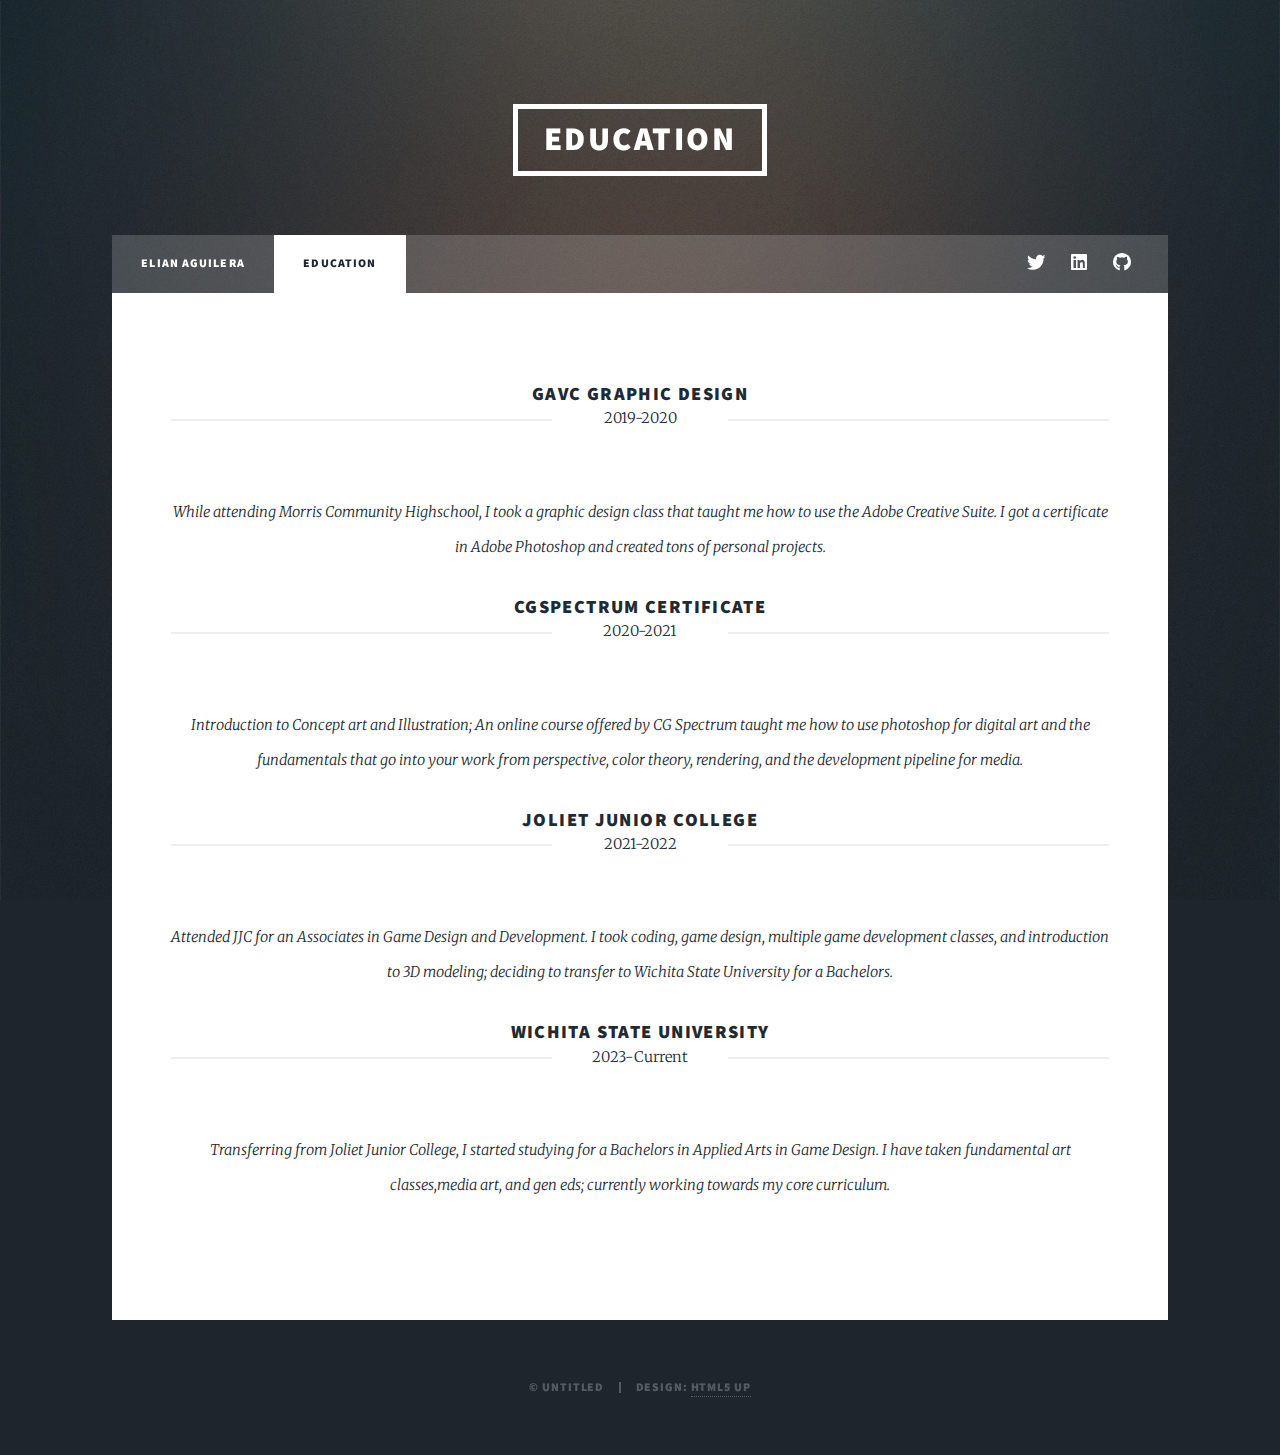
==== generic.html @ b17fc6e0 "Add files via upload" ====
<!DOCTYPE HTML>
<!--
	Massively by HTML5 UP
	html5up.net | @ajlkn
	Free for personal and commercial use under the CCA 3.0 license (html5up.net/license)
-->
<html>
	<head>
		<title>Education-EA</title>
		<meta charset="utf-8" />
		<meta name="viewport" content="width=device-width, initial-scale=1, user-scalable=no" />
		<link rel="stylesheet" href="assets/css/main.css" />
		<noscript><link rel="stylesheet" href="assets/css/noscript.css" /></noscript>
	</head>
	<body class="is-preload">

		<!-- Wrapper -->
			<div id="wrapper">

				<!-- Header -->
					<header id="header">
						<a href="index.html" class="logo">Education</a>
					</header>

				<!-- Nav -->
					<nav id="nav">
						<ul class="links">
							<li><a href="index.html">Elian Aguilera</a></li>
							<li class="active"><a href="generic.html">Education</a></li>
						</ul>
						<ul class="icons">
							<li><a href="https://twitter.com/prek224koopas" class="icon brands alt fa-twitter"><span class="label">Twitter</span></a></li>
							<li><a href="https://www.linkedin.com/in/elian-aguilera-8b136120b/" class="icon brands alt fa-linkedin"><span class="label">linkedin</span></a></li>
							<li><a href="https://github.com/ElianAguilera" class="icon brands alt fa-github"><span class="label">GitHub</span></a></li>
						</ul>
					</nav>

				<!-- Main -->
					<div id="main">

						<!-- Post -->
							<section class="post">
								<header class="major">
								
									<h3>GAVC Graphic Design</h3>
									<span class="date">2019-2020</span>
									<p>While attending Morris Community Highschool, I took a graphic design class that taught me how to use the Adobe Creative Suite. I got a certificate in Adobe Photoshop and created tons of personal projects. </p>

									<h3>CGSpectrum certificate</h3>
									<span class="date">2020-2021</span>
									<p>Introduction to Concept art and Illustration; An online course offered by CG Spectrum taught me how to use photoshop for digital art and the fundamentals that go into your work from perspective, color theory, rendering, and the development pipeline for media.</p>
									
									<h3>Joliet Junior College </h3>
									<span class="date">2021-2022</span>
									<p>Attended JJC for an Associates in Game Design and Development. I took coding, game design, multiple game development classes, and introduction to 3D modeling; deciding to transfer to Wichita State University for a Bachelors.</p>

									<h3>Wichita State University</h3>
									<span class="date">2023-Current</span>
									<p>Transferring from Joliet Junior College, I started studying for a Bachelors in Applied Arts in Game Design. I have taken fundamental art classes,media art, and gen eds; currently working towards my core curriculum. </p>
								</header>
							</section>

					</div>

				

				<!-- Copyright -->
					<div id="copyright">
						<ul><li>&copy; Untitled</li><li>Design: <a href="https://html5up.net">HTML5 UP</a></li></ul>
					</div>

			</div>

		<!-- Scripts -->
			<script src="assets/js/jquery.min.js"></script>
			<script src="assets/js/jquery.scrollex.min.js"></script>
			<script src="assets/js/jquery.scrolly.min.js"></script>
			<script src="assets/js/browser.min.js"></script>
			<script src="assets/js/breakpoints.min.js"></script>
			<script src="assets/js/util.js"></script>
			<script src="assets/js/main.js"></script>

	</body>
</html>
---- assets/css/main.css ----
@import url(fontawesome-all.min.css);
@import url("https://fonts.googleapis.com/css?family=Merriweather:300,700,300italic,700italic|Source+Sans+Pro:900");

/*
	Massively by HTML5 UP
	html5up.net | @ajlkn
	Free for personal and commercial use under the CCA 3.0 license (html5up.net/license)
*/

html, body, div, span, applet, object,
iframe, h1, h2, h3, h4, h5, h6, p, blockquote,
pre, a, abbr, acronym, address, big, cite,
code, del, dfn, em, img, ins, kbd, q, s, samp,
small, strike, strong, sub, sup, tt, var, b,
u, i, center, dl, dt, dd, ol, ul, li, fieldset,
form, label, legend, table, caption, tbody,
tfoot, thead, tr, th, td, article, aside,
canvas, details, embed, figure, figcaption,
footer, header, hgroup, menu, nav, output, ruby,
section, summary, time, mark, audio, video {
	margin: 0;
	padding: 0;
	border: 0;
	font-size: 100%;
	font: inherit;
	vertical-align: baseline;}

article, aside, details, figcaption, figure,
footer, header, hgroup, menu, nav, section {
	display: block;}

body {
	line-height: 1;
}

ol, ul {
	list-style: none;
}

blockquote, q {
	quotes: none;
}

	blockquote:before, blockquote:after, q:before, q:after {
		content: '';
		content: none;
	}

table {
	border-collapse: collapse;
	border-spacing: 0;
}

body {
	-webkit-text-size-adjust: none;
}

mark {
	background-color: transparent;
	color: inherit;
}

input::-moz-focus-inner {
	border: 0;
	padding: 0;
}

input, select, textarea {
	-moz-appearance: none;
	-webkit-appearance: none;
	-ms-appearance: none;
	appearance: none;
}

/* Basic */

	@-ms-viewport {
		width: device-width;
	}

	body {
		-ms-overflow-style: scrollbar;
	}

	@media screen and (max-width: 480px) {

		html, body {
			min-width: 320px;
		}

	}

	html {
		box-sizing: border-box;
	}

	*, *:before, *:after {
		box-sizing: inherit;
	}

	body {
		background-color: #1e252d;
	}

		body.is-preload *, body.is-preload *:before, body.is-preload *:after {
			-moz-animation: none !important;
			-webkit-animation: none !important;
			-ms-animation: none !important;
			animation: none !important;
			-moz-transition: none !important;
			-webkit-transition: none !important;
			-ms-transition: none !important;
			transition: none !important;
		}

/* Type */

	html {
		font-size: 16pt;
	}

		@media screen and (max-width: 1680px) {

			html {
				font-size: 12pt;
			}

		}

		@media screen and (max-width: 1280px) {

			html {
				font-size: 11pt;
			}

		}

		@media screen and (max-width: 360px) {

			html {
				font-size: 10pt;
			}

		}

	body {
		color: #212931;
	}

	body, input, select, textarea {
		font-family: "Merriweather", Georgia, serif;
		font-weight: 300;
		font-size: 1rem;
		line-height: 2.375;
	}

	a {
		-moz-transition: color 0.2s ease-in-out, background-color 0.2s ease-in-out, border-color 0.2s ease-in-out, box-shadow 0.2s ease-in-out;
		-webkit-transition: color 0.2s ease-in-out, background-color 0.2s ease-in-out, border-color 0.2s ease-in-out, box-shadow 0.2s ease-in-out;
		-ms-transition: color 0.2s ease-in-out, background-color 0.2s ease-in-out, border-color 0.2s ease-in-out, box-shadow 0.2s ease-in-out;
		transition: color 0.2s ease-in-out, background-color 0.2s ease-in-out, border-color 0.2s ease-in-out, box-shadow 0.2s ease-in-out;
		border-bottom: dotted 1px;
		text-decoration: none;
	}

		a:hover {
			border-bottom-color: transparent;
		}

	strong, b {
		font-weight: 600;
	}

	em, i {
		font-style: italic;
	}

	p {
		text-align: justify;
		margin: 0 0 2rem 0;
	}

	h1, h2, h3, h4, h5, h6 {
		font-family: "Source Sans Pro", Helvetica, sans-serif;
		font-weight: 900;
		line-height: 1.5;
		letter-spacing: 0.075em;
		text-transform: uppercase;
		margin: 0 0 1rem 0;
	}

		h1 a, h2 a, h3 a, h4 a, h5 a, h6 a {
			border-bottom: 0;
			color: inherit;
			text-decoration: none;
		}

	h1 {
		font-size: 4rem;
		line-height: 1.1;
		margin: 0 0 2rem 0;
	}

	h2 {
		font-size: 1.75rem;
		line-height: 1.3;
		margin: 0 0 1.5rem 0;
	}

	h3 {
		font-size: 1.25rem;
		margin: 0 0 1.5rem 0;
	}

	h4 {
		font-size: 1rem;
	}

	h5 {
		font-size: 0.9rem;
	}

	h6 {
		font-size: 0.8rem;
	}

	sub {
		font-size: 0.8rem;
		position: relative;
		top: 0.5rem;
	}

	sup {
		font-size: 0.8rem;
		position: relative;
		top: -0.5rem;
	}

	blockquote {
		border-left: solid 4px;
		font-style: italic;
		margin: 0 0 2rem 0;
		padding: 0.5rem 0 0.5rem 2rem;
	}

	code {
		border: solid 2px;
		font-family: "Courier New", monospace;
		font-size: 0.9rem;
		margin: 0 0.25rem;
		padding: 0.25rem 0.65rem;
	}

	pre {
		-webkit-overflow-scrolling: touch;
		font-family: "Courier New", monospace;
		font-size: 0.9rem;
		margin: 0 0 2rem 0;
	}

		pre code {
			display: block;
			line-height: 1.75;
			padding: 1rem 1.5rem;
			overflow-x: auto;
		}

	hr {
		border: 0;
		border-bottom: solid 2px;
		margin: 3rem 0;
	}

		hr.major {
			margin: 5rem 0;
		}

	.align-left {
		text-align: left;
	}

	.align-center {
		text-align: center;
	}

	.align-right {
		text-align: right;
	}

	input, select, textarea {
		color: #212931;
	}

	a {
		color: #212931;
		border-bottom-color: rgba(33, 41, 49, 0.5);
	}

		a:hover {
			border-bottom-color: transparent;
			color: #18bfef !important;
		}

	strong, b {
		color: #212931;
	}

	h1, h2, h3, h4, h5, h6 {
		color: #212931;
	}

	blockquote {
		border-left-color: #eeeeee;
	}

	code {
		background: rgba(220, 220, 220, 0.25);
		border-color: #eeeeee;
	}

	hr {
		border-bottom-color: #eeeeee;
	}

/* Row */

	.row {
		display: flex;
		flex-wrap: wrap;
		box-sizing: border-box;
		align-items: stretch;
	}

		.row > * {
			box-sizing: border-box;
		}

		.row.gtr-uniform > * > :last-child {
			margin-bottom: 0;
		}

		.row.aln-left {
			justify-content: flex-start;
		}

		.row.aln-center {
			justify-content: center;
		}

		.row.aln-right {
			justify-content: flex-end;
		}

		.row.aln-top {
			align-items: flex-start;
		}

		.row.aln-middle {
			align-items: center;
		}

		.row.aln-bottom {
			align-items: flex-end;
		}

		.row > .imp {
			order: -1;
		}

		.row > .col-1 {
			width: 8.33333%;
		}

		.row > .off-1 {
			margin-left: 8.33333%;
		}

		.row > .col-2 {
			width: 16.66667%;
		}

		.row > .off-2 {
			margin-left: 16.66667%;
		}

		.row > .col-3 {
			width: 25%;
		}

		.row > .off-3 {
			margin-left: 25%;
		}

		.row > .col-4 {
			width: 33.33333%;
		}

		.row > .off-4 {
			margin-left: 33.33333%;
		}

		.row > .col-5 {
			width: 41.66667%;
		}

		.row > .off-5 {
			margin-left: 41.66667%;
		}

		.row > .col-6 {
			width: 50%;
		}

		.row > .off-6 {
			margin-left: 50%;
		}

		.row > .col-7 {
			width: 58.33333%;
		}

		.row > .off-7 {
			margin-left: 58.33333%;
		}

		.row > .col-8 {
			width: 66.66667%;
		}

		.row > .off-8 {
			margin-left: 66.66667%;
		}

		.row > .col-9 {
			width: 75%;
		}

		.row > .off-9 {
			margin-left: 75%;
		}

		.row > .col-10 {
			width: 83.33333%;
		}

		.row > .off-10 {
			margin-left: 83.33333%;
		}

		.row > .col-11 {
			width: 91.66667%;
		}

		.row > .off-11 {
			margin-left: 91.66667%;
		}

		.row > .col-12 {
			width: 100%;
		}

		.row > .off-12 {
			margin-left: 100%;
		}

		.row.gtr-0 {
			margin-top: 0;
			margin-left: 0rem;
		}

			.row.gtr-0 > * {
				padding: 0 0 0 0rem;
			}

			.row.gtr-0.gtr-uniform {
				margin-top: 0rem;
			}

				.row.gtr-0.gtr-uniform > * {
					padding-top: 0rem;
				}

		.row.gtr-25 {
			margin-top: 0;
			margin-left: -0.375rem;
		}

			.row.gtr-25 > * {
				padding: 0 0 0 0.375rem;
			}

			.row.gtr-25.gtr-uniform {
				margin-top: -0.375rem;
			}

				.row.gtr-25.gtr-uniform > * {
					padding-top: 0.375rem;
				}

		.row.gtr-50 {
			margin-top: 0;
			margin-left: -0.75rem;
		}

			.row.gtr-50 > * {
				padding: 0 0 0 0.75rem;
			}

			.row.gtr-50.gtr-uniform {
				margin-top: -0.75rem;
			}

				.row.gtr-50.gtr-uniform > * {
					padding-top: 0.75rem;
				}

		.row {
			margin-top: 0;
			margin-left: -1.5rem;
		}

			.row > * {
				padding: 0 0 0 1.5rem;
			}

			.row.gtr-uniform {
				margin-top: -1.5rem;
			}

				.row.gtr-uniform > * {
					padding-top: 1.5rem;
				}

		.row.gtr-150 {
			margin-top: 0;
			margin-left: -2.25rem;
		}

			.row.gtr-150 > * {
				padding: 0 0 0 2.25rem;
			}

			.row.gtr-150.gtr-uniform {
				margin-top: -2.25rem;
			}

				.row.gtr-150.gtr-uniform > * {
					padding-top: 2.25rem;
				}

		.row.gtr-200 {
			margin-top: 0;
			margin-left: -3rem;
		}

			.row.gtr-200 > * {
				padding: 0 0 0 3rem;
			}

			.row.gtr-200.gtr-uniform {
				margin-top: -3rem;
			}

				.row.gtr-200.gtr-uniform > * {
					padding-top: 3rem;
				}

		@media screen and (max-width: 1680px) {

			.row {
				display: flex;
				flex-wrap: wrap;
				box-sizing: border-box;
				align-items: stretch;
			}

				.row > * {
					box-sizing: border-box;
				}

				.row.gtr-uniform > * > :last-child {
					margin-bottom: 0;
				}

				.row.aln-left {
					justify-content: flex-start;
				}

				.row.aln-center {
					justify-content: center;
				}

				.row.aln-right {
					justify-content: flex-end;
				}

				.row.aln-top {
					align-items: flex-start;
				}

				.row.aln-middle {
					align-items: center;
				}

				.row.aln-bottom {
					align-items: flex-end;
				}

				.row > .imp-xlarge {
					order: -1;
				}

				.row > .col-1-xlarge {
					width: 8.33333%;
				}

				.row > .off-1-xlarge {
					margin-left: 8.33333%;
				}

				.row > .col-2-xlarge {
					width: 16.66667%;
				}

				.row > .off-2-xlarge {
					margin-left: 16.66667%;
				}

				.row > .col-3-xlarge {
					width: 25%;
				}

				.row > .off-3-xlarge {
					margin-left: 25%;
				}

				.row > .col-4-xlarge {
					width: 33.33333%;
				}

				.row > .off-4-xlarge {
					margin-left: 33.33333%;
				}

				.row > .col-5-xlarge {
					width: 41.66667%;
				}

				.row > .off-5-xlarge {
					margin-left: 41.66667%;
				}

				.row > .col-6-xlarge {
					width: 50%;
				}

				.row > .off-6-xlarge {
					margin-left: 50%;
				}

				.row > .col-7-xlarge {
					width: 58.33333%;
				}

				.row > .off-7-xlarge {
					margin-left: 58.33333%;
				}

				.row > .col-8-xlarge {
					width: 66.66667%;
				}

				.row > .off-8-xlarge {
					margin-left: 66.66667%;
				}

				.row > .col-9-xlarge {
					width: 75%;
				}

				.row > .off-9-xlarge {
					margin-left: 75%;
				}

				.row > .col-10-xlarge {
					width: 83.33333%;
				}

				.row > .off-10-xlarge {
					margin-left: 83.33333%;
				}

				.row > .col-11-xlarge {
					width: 91.66667%;
				}

				.row > .off-11-xlarge {
					margin-left: 91.66667%;
				}

				.row > .col-12-xlarge {
					width: 100%;
				}

				.row > .off-12-xlarge {
					margin-left: 100%;
				}

				.row.gtr-0 {
					margin-top: 0;
					margin-left: 0rem;
				}

					.row.gtr-0 > * {
						padding: 0 0 0 0rem;
					}

					.row.gtr-0.gtr-uniform {
						margin-top: 0rem;
					}

						.row.gtr-0.gtr-uniform > * {
							padding-top: 0rem;
						}

				.row.gtr-25 {
					margin-top: 0;
					margin-left: -0.375rem;
				}

					.row.gtr-25 > * {
						padding: 0 0 0 0.375rem;
					}

					.row.gtr-25.gtr-uniform {
						margin-top: -0.375rem;
					}

						.row.gtr-25.gtr-uniform > * {
							padding-top: 0.375rem;
						}

				.row.gtr-50 {
					margin-top: 0;
					margin-left: -0.75rem;
				}

					.row.gtr-50 > * {
						padding: 0 0 0 0.75rem;
					}

					.row.gtr-50.gtr-uniform {
						margin-top: -0.75rem;
					}

						.row.gtr-50.gtr-uniform > * {
							padding-top: 0.75rem;
						}

				.row {
					margin-top: 0;
					margin-left: -1.5rem;
				}

					.row > * {
						padding: 0 0 0 1.5rem;
					}

					.row.gtr-uniform {
						margin-top: -1.5rem;
					}

						.row.gtr-uniform > * {
							padding-top: 1.5rem;
						}

				.row.gtr-150 {
					margin-top: 0;
					margin-left: -2.25rem;
				}

					.row.gtr-150 > * {
						padding: 0 0 0 2.25rem;
					}

					.row.gtr-150.gtr-uniform {
						margin-top: -2.25rem;
					}

						.row.gtr-150.gtr-uniform > * {
							padding-top: 2.25rem;
						}

				.row.gtr-200 {
					margin-top: 0;
					margin-left: -3rem;
				}

					.row.gtr-200 > * {
						padding: 0 0 0 3rem;
					}

					.row.gtr-200.gtr-uniform {
						margin-top: -3rem;
					}

						.row.gtr-200.gtr-uniform > * {
							padding-top: 3rem;
						}

		}

		@media screen and (max-width: 1280px) {

			.row {
				display: flex;
				flex-wrap: wrap;
				box-sizing: border-box;
				align-items: stretch;
			}

				.row > * {
					box-sizing: border-box;
				}

				.row.gtr-uniform > * > :last-child {
					margin-bottom: 0;
				}

				.row.aln-left {
					justify-content: flex-start;
				}

				.row.aln-center {
					justify-content: center;
				}

				.row.aln-right {
					justify-content: flex-end;
				}

				.row.aln-top {
					align-items: flex-start;
				}

				.row.aln-middle {
					align-items: center;
				}

				.row.aln-bottom {
					align-items: flex-end;
				}

				.row > .imp-large {
					order: -1;
				}

				.row > .col-1-large {
					width: 8.33333%;
				}

				.row > .off-1-large {
					margin-left: 8.33333%;
				}

				.row > .col-2-large {
					width: 16.66667%;
				}

				.row > .off-2-large {
					margin-left: 16.66667%;
				}

				.row > .col-3-large {
					width: 25%;
				}

				.row > .off-3-large {
					margin-left: 25%;
				}

				.row > .col-4-large {
					width: 33.33333%;
				}

				.row > .off-4-large {
					margin-left: 33.33333%;
				}

				.row > .col-5-large {
					width: 41.66667%;
				}

				.row > .off-5-large {
					margin-left: 41.66667%;
				}

				.row > .col-6-large {
					width: 50%;
				}

				.row > .off-6-large {
					margin-left: 50%;
				}

				.row > .col-7-large {
					width: 58.33333%;
				}

				.row > .off-7-large {
					margin-left: 58.33333%;
				}

				.row > .col-8-large {
					width: 66.66667%;
				}

				.row > .off-8-large {
					margin-left: 66.66667%;
				}

				.row > .col-9-large {
					width: 75%;
				}

				.row > .off-9-large {
					margin-left: 75%;
				}

				.row > .col-10-large {
					width: 83.33333%;
				}

				.row > .off-10-large {
					margin-left: 83.33333%;
				}

				.row > .col-11-large {
					width: 91.66667%;
				}

				.row > .off-11-large {
					margin-left: 91.66667%;
				}

				.row > .col-12-large {
					width: 100%;
				}

				.row > .off-12-large {
					margin-left: 100%;
				}

				.row.gtr-0 {
					margin-top: 0;
					margin-left: 0rem;
				}

					.row.gtr-0 > * {
						padding: 0 0 0 0rem;
					}

					.row.gtr-0.gtr-uniform {
						margin-top: 0rem;
					}

						.row.gtr-0.gtr-uniform > * {
							padding-top: 0rem;
						}

				.row.gtr-25 {
					margin-top: 0;
					margin-left: -0.375rem;
				}

					.row.gtr-25 > * {
						padding: 0 0 0 0.375rem;
					}

					.row.gtr-25.gtr-uniform {
						margin-top: -0.375rem;
					}

						.row.gtr-25.gtr-uniform > * {
							padding-top: 0.375rem;
						}

				.row.gtr-50 {
					margin-top: 0;
					margin-left: -0.75rem;
				}

					.row.gtr-50 > * {
						padding: 0 0 0 0.75rem;
					}

					.row.gtr-50.gtr-uniform {
						margin-top: -0.75rem;
					}

						.row.gtr-50.gtr-uniform > * {
							padding-top: 0.75rem;
						}

				.row {
					margin-top: 0;
					margin-left: -1.5rem;
				}

					.row > * {
						padding: 0 0 0 1.5rem;
					}

					.row.gtr-uniform {
						margin-top: -1.5rem;
					}

						.row.gtr-uniform > * {
							padding-top: 1.5rem;
						}

				.row.gtr-150 {
					margin-top: 0;
					margin-left: -2.25rem;
				}

					.row.gtr-150 > * {
						padding: 0 0 0 2.25rem;
					}

					.row.gtr-150.gtr-uniform {
						margin-top: -2.25rem;
					}

						.row.gtr-150.gtr-uniform > * {
							padding-top: 2.25rem;
						}

				.row.gtr-200 {
					margin-top: 0;
					margin-left: -3rem;
				}

					.row.gtr-200 > * {
						padding: 0 0 0 3rem;
					}

					.row.gtr-200.gtr-uniform {
						margin-top: -3rem;
					}

						.row.gtr-200.gtr-uniform > * {
							padding-top: 3rem;
						}

		}

		@media screen and (max-width: 980px) {

			.row {
				display: flex;
				flex-wrap: wrap;
				box-sizing: border-box;
				align-items: stretch;
			}

				.row > * {
					box-sizing: border-box;
				}

				.row.gtr-uniform > * > :last-child {
					margin-bottom: 0;
				}

				.row.aln-left {
					justify-content: flex-start;
				}

				.row.aln-center {
					justify-content: center;
				}

				.row.aln-right {
					justify-content: flex-end;
				}

				.row.aln-top {
					align-items: flex-start;
				}

				.row.aln-middle {
					align-items: center;
				}

				.row.aln-bottom {
					align-items: flex-end;
				}

				.row > .imp-medium {
					order: -1;
				}

				.row > .col-1-medium {
					width: 8.33333%;
				}

				.row > .off-1-medium {
					margin-left: 8.33333%;
				}

				.row > .col-2-medium {
					width: 16.66667%;
				}

				.row > .off-2-medium {
					margin-left: 16.66667%;
				}

				.row > .col-3-medium {
					width: 25%;
				}

				.row > .off-3-medium {
					margin-left: 25%;
				}

				.row > .col-4-medium {
					width: 33.33333%;
				}

				.row > .off-4-medium {
					margin-left: 33.33333%;
				}

				.row > .col-5-medium {
					width: 41.66667%;
				}

				.row > .off-5-medium {
					margin-left: 41.66667%;
				}

				.row > .col-6-medium {
					width: 50%;
				}

				.row > .off-6-medium {
					margin-left: 50%;
				}

				.row > .col-7-medium {
					width: 58.33333%;
				}

				.row > .off-7-medium {
					margin-left: 58.33333%;
				}

				.row > .col-8-medium {
					width: 66.66667%;
				}

				.row > .off-8-medium {
					margin-left: 66.66667%;
				}

				.row > .col-9-medium {
					width: 75%;
				}

				.row > .off-9-medium {
					margin-left: 75%;
				}

				.row > .col-10-medium {
					width: 83.33333%;
				}

				.row > .off-10-medium {
					margin-left: 83.33333%;
				}

				.row > .col-11-medium {
					width: 91.66667%;
				}

				.row > .off-11-medium {
					margin-left: 91.66667%;
				}

				.row > .col-12-medium {
					width: 100%;
				}

				.row > .off-12-medium {
					margin-left: 100%;
				}

				.row.gtr-0 {
					margin-top: 0;
					margin-left: 0rem;
				}

					.row.gtr-0 > * {
						padding: 0 0 0 0rem;
					}

					.row.gtr-0.gtr-uniform {
						margin-top: 0rem;
					}

						.row.gtr-0.gtr-uniform > * {
							padding-top: 0rem;
						}

				.row.gtr-25 {
					margin-top: 0;
					margin-left: -0.375rem;
				}

					.row.gtr-25 > * {
						padding: 0 0 0 0.375rem;
					}

					.row.gtr-25.gtr-uniform {
						margin-top: -0.375rem;
					}

						.row.gtr-25.gtr-uniform > * {
							padding-top: 0.375rem;
						}

				.row.gtr-50 {
					margin-top: 0;
					margin-left: -0.75rem;
				}

					.row.gtr-50 > * {
						padding: 0 0 0 0.75rem;
					}

					.row.gtr-50.gtr-uniform {
						margin-top: -0.75rem;
					}

						.row.gtr-50.gtr-uniform > * {
							padding-top: 0.75rem;
						}

				.row {
					margin-top: 0;
					margin-left: -1.5rem;
				}

					.row > * {
						padding: 0 0 0 1.5rem;
					}

					.row.gtr-uniform {
						margin-top: -1.5rem;
					}

						.row.gtr-uniform > * {
							padding-top: 1.5rem;
						}

				.row.gtr-150 {
					margin-top: 0;
					margin-left: -2.25rem;
				}

					.row.gtr-150 > * {
						padding: 0 0 0 2.25rem;
					}

					.row.gtr-150.gtr-uniform {
						margin-top: -2.25rem;
					}

						.row.gtr-150.gtr-uniform > * {
							padding-top: 2.25rem;
						}

				.row.gtr-200 {
					margin-top: 0;
					margin-left: -3rem;
				}

					.row.gtr-200 > * {
						padding: 0 0 0 3rem;
					}

					.row.gtr-200.gtr-uniform {
						margin-top: -3rem;
					}

						.row.gtr-200.gtr-uniform > * {
							padding-top: 3rem;
						}

		}

		@media screen and (max-width: 736px) {

			.row {
				display: flex;
				flex-wrap: wrap;
				box-sizing: border-box;
				align-items: stretch;
			}

				.row > * {
					box-sizing: border-box;
				}

				.row.gtr-uniform > * > :last-child {
					margin-bottom: 0;
				}

				.row.aln-left {
					justify-content: flex-start;
				}

				.row.aln-center {
					justify-content: center;
				}

				.row.aln-right {
					justify-content: flex-end;
				}

				.row.aln-top {
					align-items: flex-start;
				}

				.row.aln-middle {
					align-items: center;
				}

				.row.aln-bottom {
					align-items: flex-end;
				}

				.row > .imp-small {
					order: -1;
				}

				.row > .col-1-small {
					width: 8.33333%;
				}

				.row > .off-1-small {
					margin-left: 8.33333%;
				}

				.row > .col-2-small {
					width: 16.66667%;
				}

				.row > .off-2-small {
					margin-left: 16.66667%;
				}

				.row > .col-3-small {
					width: 25%;
				}

				.row > .off-3-small {
					margin-left: 25%;
				}

				.row > .col-4-small {
					width: 33.33333%;
				}

				.row > .off-4-small {
					margin-left: 33.33333%;
				}

				.row > .col-5-small {
					width: 41.66667%;
				}

				.row > .off-5-small {
					margin-left: 41.66667%;
				}

				.row > .col-6-small {
					width: 50%;
				}

				.row > .off-6-small {
					margin-left: 50%;
				}

				.row > .col-7-small {
					width: 58.33333%;
				}

				.row > .off-7-small {
					margin-left: 58.33333%;
				}

				.row > .col-8-small {
					width: 66.66667%;
				}

				.row > .off-8-small {
					margin-left: 66.66667%;
				}

				.row > .col-9-small {
					width: 75%;
				}

				.row > .off-9-small {
					margin-left: 75%;
				}

				.row > .col-10-small {
					width: 83.33333%;
				}

				.row > .off-10-small {
					margin-left: 83.33333%;
				}

				.row > .col-11-small {
					width: 91.66667%;
				}

				.row > .off-11-small {
					margin-left: 91.66667%;
				}

				.row > .col-12-small {
					width: 100%;
				}

				.row > .off-12-small {
					margin-left: 100%;
				}

				.row.gtr-0 {
					margin-top: 0;
					margin-left: 0rem;
				}

					.row.gtr-0 > * {
						padding: 0 0 0 0rem;
					}

					.row.gtr-0.gtr-uniform {
						margin-top: 0rem;
					}

						.row.gtr-0.gtr-uniform > * {
							padding-top: 0rem;
						}

				.row.gtr-25 {
					margin-top: 0;
					margin-left: -0.375rem;
				}

					.row.gtr-25 > * {
						padding: 0 0 0 0.375rem;
					}

					.row.gtr-25.gtr-uniform {
						margin-top: -0.375rem;
					}

						.row.gtr-25.gtr-uniform > * {
							padding-top: 0.375rem;
						}

				.row.gtr-50 {
					margin-top: 0;
					margin-left: -0.75rem;
				}

					.row.gtr-50 > * {
						padding: 0 0 0 0.75rem;
					}

					.row.gtr-50.gtr-uniform {
						margin-top: -0.75rem;
					}

						.row.gtr-50.gtr-uniform > * {
							padding-top: 0.75rem;
						}

				.row {
					margin-top: 0;
					margin-left: -1.5rem;
				}

					.row > * {
						padding: 0 0 0 1.5rem;
					}

					.row.gtr-uniform {
						margin-top: -1.5rem;
					}

						.row.gtr-uniform > * {
							padding-top: 1.5rem;
						}

				.row.gtr-150 {
					margin-top: 0;
					margin-left: -2.25rem;
				}

					.row.gtr-150 > * {
						padding: 0 0 0 2.25rem;
					}

					.row.gtr-150.gtr-uniform {
						margin-top: -2.25rem;
					}

						.row.gtr-150.gtr-uniform > * {
							padding-top: 2.25rem;
						}

				.row.gtr-200 {
					margin-top: 0;
					margin-left: -3rem;
				}

					.row.gtr-200 > * {
						padding: 0 0 0 3rem;
					}

					.row.gtr-200.gtr-uniform {
						margin-top: -3rem;
					}

						.row.gtr-200.gtr-uniform > * {
							padding-top: 3rem;
						}

		}

		@media screen and (max-width: 480px) {

			.row {
				display: flex;
				flex-wrap: wrap;
				box-sizing: border-box;
				align-items: stretch;
			}

				.row > * {
					box-sizing: border-box;
				}

				.row.gtr-uniform > * > :last-child {
					margin-bottom: 0;
				}

				.row.aln-left {
					justify-content: flex-start;
				}

				.row.aln-center {
					justify-content: center;
				}

				.row.aln-right {
					justify-content: flex-end;
				}

				.row.aln-top {
					align-items: flex-start;
				}

				.row.aln-middle {
					align-items: center;
				}

				.row.aln-bottom {
					align-items: flex-end;
				}

				.row > .imp-xsmall {
					order: -1;
				}

				.row > .col-1-xsmall {
					width: 8.33333%;
				}

				.row > .off-1-xsmall {
					margin-left: 8.33333%;
				}

				.row > .col-2-xsmall {
					width: 16.66667%;
				}

				.row > .off-2-xsmall {
					margin-left: 16.66667%;
				}

				.row > .col-3-xsmall {
					width: 25%;
				}

				.row > .off-3-xsmall {
					margin-left: 25%;
				}

				.row > .col-4-xsmall {
					width: 33.33333%;
				}

				.row > .off-4-xsmall {
					margin-left: 33.33333%;
				}

				.row > .col-5-xsmall {
					width: 41.66667%;
				}

				.row > .off-5-xsmall {
					margin-left: 41.66667%;
				}

				.row > .col-6-xsmall {
					width: 50%;
				}

				.row > .off-6-xsmall {
					margin-left: 50%;
				}

				.row > .col-7-xsmall {
					width: 58.33333%;
				}

				.row > .off-7-xsmall {
					margin-left: 58.33333%;
				}

				.row > .col-8-xsmall {
					width: 66.66667%;
				}

				.row > .off-8-xsmall {
					margin-left: 66.66667%;
				}

				.row > .col-9-xsmall {
					width: 75%;
				}

				.row > .off-9-xsmall {
					margin-left: 75%;
				}

				.row > .col-10-xsmall {
					width: 83.33333%;
				}

				.row > .off-10-xsmall {
					margin-left: 83.33333%;
				}

				.row > .col-11-xsmall {
					width: 91.66667%;
				}

				.row > .off-11-xsmall {
					margin-left: 91.66667%;
				}

				.row > .col-12-xsmall {
					width: 100%;
				}

				.row > .off-12-xsmall {
					margin-left: 100%;
				}

				.row.gtr-0 {
					margin-top: 0;
					margin-left: 0rem;
				}

					.row.gtr-0 > * {
						padding: 0 0 0 0rem;
					}

					.row.gtr-0.gtr-uniform {
						margin-top: 0rem;
					}

						.row.gtr-0.gtr-uniform > * {
							padding-top: 0rem;
						}

				.row.gtr-25 {
					margin-top: 0;
					margin-left: -0.375rem;
				}

					.row.gtr-25 > * {
						padding: 0 0 0 0.375rem;
					}

					.row.gtr-25.gtr-uniform {
						margin-top: -0.375rem;
					}

						.row.gtr-25.gtr-uniform > * {
							padding-top: 0.375rem;
						}

				.row.gtr-50 {
					margin-top: 0;
					margin-left: -0.75rem;
				}

					.row.gtr-50 > * {
						padding: 0 0 0 0.75rem;
					}

					.row.gtr-50.gtr-uniform {
						margin-top: -0.75rem;
					}

						.row.gtr-50.gtr-uniform > * {
							padding-top: 0.75rem;
						}

				.row {
					margin-top: 0;
					margin-left: -1.5rem;
				}

					.row > * {
						padding: 0 0 0 1.5rem;
					}

					.row.gtr-uniform {
						margin-top: -1.5rem;
					}

						.row.gtr-uniform > * {
							padding-top: 1.5rem;
						}

				.row.gtr-150 {
					margin-top: 0;
					margin-left: -2.25rem;
				}

					.row.gtr-150 > * {
						padding: 0 0 0 2.25rem;
					}

					.row.gtr-150.gtr-uniform {
						margin-top: -2.25rem;
					}

						.row.gtr-150.gtr-uniform > * {
							padding-top: 2.25rem;
						}

				.row.gtr-200 {
					margin-top: 0;
					margin-left: -3rem;
				}

					.row.gtr-200 > * {
						padding: 0 0 0 3rem;
					}

					.row.gtr-200.gtr-uniform {
						margin-top: -3rem;
					}

						.row.gtr-200.gtr-uniform > * {
							padding-top: 3rem;
						}

		}

		@media screen and (max-width: 360px) {

			.row {
				display: flex;
				flex-wrap: wrap;
				box-sizing: border-box;
				align-items: stretch;
			}

				.row > * {
					box-sizing: border-box;
				}

				.row.gtr-uniform > * > :last-child {
					margin-bottom: 0;
				}

				.row.aln-left {
					justify-content: flex-start;
				}

				.row.aln-center {
					justify-content: center;
				}

				.row.aln-right {
					justify-content: flex-end;
				}

				.row.aln-top {
					align-items: flex-start;
				}

				.row.aln-middle {
					align-items: center;
				}

				.row.aln-bottom {
					align-items: flex-end;
				}

				.row > .imp-xxsmall {
					order: -1;
				}

				.row > .col-1-xxsmall {
					width: 8.33333%;
				}

				.row > .off-1-xxsmall {
					margin-left: 8.33333%;
				}

				.row > .col-2-xxsmall {
					width: 16.66667%;
				}

				.row > .off-2-xxsmall {
					margin-left: 16.66667%;
				}

				.row > .col-3-xxsmall {
					width: 25%;
				}

				.row > .off-3-xxsmall {
					margin-left: 25%;
				}

				.row > .col-4-xxsmall {
					width: 33.33333%;
				}

				.row > .off-4-xxsmall {
					margin-left: 33.33333%;
				}

				.row > .col-5-xxsmall {
					width: 41.66667%;
				}

				.row > .off-5-xxsmall {
					margin-left: 41.66667%;
				}

				.row > .col-6-xxsmall {
					width: 50%;
				}

				.row > .off-6-xxsmall {
					margin-left: 50%;
				}

				.row > .col-7-xxsmall {
					width: 58.33333%;
				}

				.row > .off-7-xxsmall {
					margin-left: 58.33333%;
				}

				.row > .col-8-xxsmall {
					width: 66.66667%;
				}

				.row > .off-8-xxsmall {
					margin-left: 66.66667%;
				}

				.row > .col-9-xxsmall {
					width: 75%;
				}

				.row > .off-9-xxsmall {
					margin-left: 75%;
				}

				.row > .col-10-xxsmall {
					width: 83.33333%;
				}

				.row > .off-10-xxsmall {
					margin-left: 83.33333%;
				}

				.row > .col-11-xxsmall {
					width: 91.66667%;
				}

				.row > .off-11-xxsmall {
					margin-left: 91.66667%;
				}

				.row > .col-12-xxsmall {
					width: 100%;
				}

				.row > .off-12-xxsmall {
					margin-left: 100%;
				}

				.row.gtr-0 {
					margin-top: 0;
					margin-left: 0rem;
				}

					.row.gtr-0 > * {
						padding: 0 0 0 0rem;
					}

					.row.gtr-0.gtr-uniform {
						margin-top: 0rem;
					}

						.row.gtr-0.gtr-uniform > * {
							padding-top: 0rem;
						}

				.row.gtr-25 {
					margin-top: 0;
					margin-left: -0.375rem;
				}

					.row.gtr-25 > * {
						padding: 0 0 0 0.375rem;
					}

					.row.gtr-25.gtr-uniform {
						margin-top: -0.375rem;
					}

						.row.gtr-25.gtr-uniform > * {
							padding-top: 0.375rem;
						}

				.row.gtr-50 {
					margin-top: 0;
					margin-left: -0.75rem;
				}

					.row.gtr-50 > * {
						padding: 0 0 0 0.75rem;
					}

					.row.gtr-50.gtr-uniform {
						margin-top: -0.75rem;
					}

						.row.gtr-50.gtr-uniform > * {
							padding-top: 0.75rem;
						}

				.row {
					margin-top: 0;
					margin-left: -1.5rem;
				}

					.row > * {
						padding: 0 0 0 1.5rem;
					}

					.row.gtr-uniform {
						margin-top: -1.5rem;
					}

						.row.gtr-uniform > * {
							padding-top: 1.5rem;
						}

				.row.gtr-150 {
					margin-top: 0;
					margin-left: -2.25rem;
				}

					.row.gtr-150 > * {
						padding: 0 0 0 2.25rem;
					}

					.row.gtr-150.gtr-uniform {
						margin-top: -2.25rem;
					}

						.row.gtr-150.gtr-uniform > * {
							padding-top: 2.25rem;
						}

				.row.gtr-200 {
					margin-top: 0;
					margin-left: -3rem;
				}

					.row.gtr-200 > * {
						padding: 0 0 0 3rem;
					}

					.row.gtr-200.gtr-uniform {
						margin-top: -3rem;
					}

						.row.gtr-200.gtr-uniform > * {
							padding-top: 3rem;
						}

		}

/* Box */

	.box {
		border: solid 2px;
		margin-bottom: 2rem;
		padding: 1.5rem;
	}

		.box > :last-child,
		.box > :last-child > :last-child,
		.box > :last-child > :last-child > :last-child {
			margin-bottom: 0;
		}

		.box.alt {
			border: 0;
			border-radius: 0;
			padding: 0;
		}

	.box {
		border-color: #eeeeee;
	}

/* Button */

	input[type="submit"],
	input[type="reset"],
	input[type="button"],
	button,
	.button {
		-moz-appearance: none;
		-webkit-appearance: none;
		-ms-appearance: none;
		appearance: none;
		-moz-transition: background-color 0.2s ease-in-out, box-shadow 0.2s ease-in-out, color 0.2s ease-in-out;
		-webkit-transition: background-color 0.2s ease-in-out, box-shadow 0.2s ease-in-out, color 0.2s ease-in-out;
		-ms-transition: background-color 0.2s ease-in-out, box-shadow 0.2s ease-in-out, color 0.2s ease-in-out;
		transition: background-color 0.2s ease-in-out, box-shadow 0.2s ease-in-out, color 0.2s ease-in-out;
		border: 0;
		border-radius: 0;
		cursor: pointer;
		display: inline-block;
		font-family: "Source Sans Pro", Helvetica, sans-serif;
		font-size: 0.8rem;
		font-weight: 900;
		letter-spacing: 0.075em;
		height: 3rem;
		line-height: 3rem;
		padding: 0 2rem;
		text-align: center;
		text-decoration: none;
		text-transform: uppercase;
		white-space: nowrap;
	}

		input[type="submit"].icon:before,
		input[type="reset"].icon:before,
		input[type="button"].icon:before,
		button.icon:before,
		.button.icon:before {
			margin-right: 0.5rem;
		}

		input[type="submit"].icon.solo,
		input[type="reset"].icon.solo,
		input[type="button"].icon.solo,
		button.icon.solo,
		.button.icon.solo {
			position: relative;
			width: 4rem;
			height: 4rem;
			line-height: 4rem;
			border-radius: 4rem;
			text-indent: 4rem;
			overflow: hidden;
			padding: 0;
			white-space: nowrap;
		}

			input[type="submit"].icon.solo:before,
			input[type="reset"].icon.solo:before,
			input[type="button"].icon.solo:before,
			button.icon.solo:before,
			.button.icon.solo:before {
				position: absolute;
				display: block;
				top: 0;
				left: 0;
				width: inherit;
				height: inherit;
				line-height: inherit;
				font-size: 1.25rem;
				margin-right: 0;
				text-align: center;
				text-indent: 0;
			}

		input[type="submit"].fit,
		input[type="reset"].fit,
		input[type="button"].fit,
		button.fit,
		.button.fit {
			width: 100%;
		}

		input[type="submit"].small,
		input[type="reset"].small,
		input[type="button"].small,
		button.small,
		.button.small {
			font-size: 0.7rem;
			height: 2.5rem;
			line-height: 2.5rem;
			padding: 0 1.5rem;
		}

		input[type="submit"].large,
		input[type="reset"].large,
		input[type="button"].large,
		button.large,
		.button.large {
			font-size: 0.9rem;
			height: 3.5rem;
			line-height: 3.5rem;
			padding: 0 2.75rem;
		}

		@media screen and (max-width: 980px) {

			input[type="submit"],
			input[type="reset"],
			input[type="button"],
			button,
			.button {
				font-size: 0.9rem;
				height: 3.25rem;
				line-height: 3.25rem;
			}

				input[type="submit"].large,
				input[type="reset"].large,
				input[type="button"].large,
				button.large,
				.button.large {
					font-size: 1rem;
					height: 3.75rem;
					line-height: 3.75rem;
				}

		}

		input[type="submit"].disabled, input[type="submit"]:disabled,
		input[type="reset"].disabled,
		input[type="reset"]:disabled,
		input[type="button"].disabled,
		input[type="button"]:disabled,
		button.disabled,
		button:disabled,
		.button.disabled,
		.button:disabled {
			pointer-events: none;
			opacity: 0.25;
		}

	input[type="submit"],
	input[type="reset"],
	input[type="button"],
	button,
	.button {
		background-color: transparent;
		box-shadow: inset 0 0 0 2px #212931;
		color: #212931 !important;
	}

		input[type="submit"]:hover,
		input[type="reset"]:hover,
		input[type="button"]:hover,
		button:hover,
		.button:hover {
			box-shadow: inset 0 0 0 2px #18bfef;
			color: #18bfef !important;
		}

		input[type="submit"].primary,
		input[type="reset"].primary,
		input[type="button"].primary,
		button.primary,
		.button.primary {
			background-color: #212931;
			box-shadow: none;
			color: #ffffff !important;
		}

			input[type="submit"].primary:hover,
			input[type="reset"].primary:hover,
			input[type="button"].primary:hover,
			button.primary:hover,
			.button.primary:hover {
				background-color: #18bfef;
			}

/* Form */

	form {
		margin: 0 0 2rem 0;
	}

		form > :last-child {
			margin-bottom: 0;
		}

		form > .fields {
			display: -moz-flex;
			display: -webkit-flex;
			display: -ms-flex;
			display: flex;
			-moz-flex-wrap: wrap;
			-webkit-flex-wrap: wrap;
			-ms-flex-wrap: wrap;
			flex-wrap: wrap;
			width: calc(100% + 3rem);
			margin: -1.5rem 0 2rem -1.5rem;
		}

			form > .fields > .field {
				-moz-flex-grow: 0;
				-webkit-flex-grow: 0;
				-ms-flex-grow: 0;
				flex-grow: 0;
				-moz-flex-shrink: 0;
				-webkit-flex-shrink: 0;
				-ms-flex-shrink: 0;
				flex-shrink: 0;
				padding: 1.5rem 0 0 1.5rem;
				width: calc(100% - 1.5rem);
			}

				form > .fields > .field.half {
					width: calc(50% - 0.75rem);
				}

				form > .fields > .field.third {
					width: calc(100%/3 - 0.5rem);
				}

				form > .fields > .field.quarter {
					width: calc(25% - 0.375rem);
				}

		@media screen and (max-width: 480px) {

			form > .fields {
				width: calc(100% + 3rem);
				margin: -1.5rem 0 2rem -1.5rem;
			}

				form > .fields > .field {
					padding: 1.5rem 0 0 1.5rem;
					width: calc(100% - 1.5rem);
				}

					form > .fields > .field.half {
						width: calc(100% - 1.5rem);
					}

					form > .fields > .field.third {
						width: calc(100% - 1.5rem);
					}

					form > .fields > .field.quarter {
						width: calc(100% - 1.5rem);
					}

		}

	label {
		display: block;
		font-family: "Source Sans Pro", Helvetica, sans-serif;
		font-weight: 900;
		line-height: 1.5;
		letter-spacing: 0.075em;
		font-size: 0.8rem;
		text-transform: uppercase;
		margin: 0 0 0.75rem 0;
	}

		@media screen and (max-width: 980px) {

			label {
				font-size: 0.9rem;
			}

		}

	input[type="text"],
	input[type="password"],
	input[type="email"],
	select,
	textarea {
		-moz-appearance: none;
		-webkit-appearance: none;
		-ms-appearance: none;
		appearance: none;
		background: transparent;
		border-radius: 0;
		border: solid 2px;
		color: inherit;
		display: block;
		outline: 0;
		padding: 0 1rem;
		text-decoration: none;
		width: 100%;
	}

		input[type="text"]:invalid,
		input[type="password"]:invalid,
		input[type="email"]:invalid,
		select:invalid,
		textarea:invalid {
			box-shadow: none;
		}

	select {
		background-size: 1.25rem;
		background-repeat: no-repeat;
		background-position: calc(100% - 1rem) center;
		height: 3rem;
		padding-right: 3rem;
		text-overflow: ellipsis;
	}

		select:focus::-ms-value {
			background-color: transparent;
		}

		select::-ms-expand {
			display: none;
		}

	input[type="text"],
	input[type="password"],
	input[type="email"],
	select {
		height: 3rem;
	}

	textarea {
		padding: 0.75rem 1rem;
	}

	input[type="checkbox"],
	input[type="radio"] {
		-moz-appearance: none;
		-webkit-appearance: none;
		-ms-appearance: none;
		appearance: none;
		display: block;
		float: left;
		margin-right: -2rem;
		opacity: 0;
		width: 1rem;
		z-index: -1;
	}

		input[type="checkbox"] + label,
		input[type="radio"] + label {
			text-decoration: none;
			cursor: pointer;
			display: inline-block;
			font-size: 1rem;
			letter-spacing: 0;
			font-family: "Merriweather", Georgia, serif;
			text-transform: none;
			font-weight: 300;
			padding-left: 2.8rem;
			padding-right: 1rem;
			position: relative;
		}

			input[type="checkbox"] + label:before,
			input[type="radio"] + label:before {
				-moz-osx-font-smoothing: grayscale;
				-webkit-font-smoothing: antialiased;
				display: inline-block;
				font-style: normal;
				font-variant: normal;
				text-rendering: auto;
				line-height: 1;
				text-transform: none !important;
				font-family: 'Font Awesome 5 Free';
				font-weight: 900;
			}

			input[type="checkbox"] + label:before,
			input[type="radio"] + label:before {
				border-radius: 0;
				border: solid 2px;
				content: '';
				display: inline-block;
				font-size: 0.8rem;
				height: 1.8rem;
				left: 0;
				line-height: 1.65rem;
				position: absolute;
				text-align: center;
				top: -0.125rem;
				width: 1.8rem;
			}

		input[type="checkbox"]:checked + label:before,
		input[type="radio"]:checked + label:before {
			content: '\f00c';
		}

	input[type="checkbox"] + label:before {
		border-radius: 0;
	}

	input[type="radio"] + label:before {
		border-radius: 100%;
	}

	::-webkit-input-placeholder {
		opacity: 1.0;
	}

	:-moz-placeholder {
		opacity: 1.0;
	}

	::-moz-placeholder {
		opacity: 1.0;
	}

	:-ms-input-placeholder {
		opacity: 1.0;
	}

	label {
		color: #212931;
	}

	input[type="text"],
	input[type="password"],
	input[type="email"],
	select,
	textarea {
		border-color: #eeeeee;
	}

		input[type="text"]:focus,
		input[type="password"]:focus,
		input[type="email"]:focus,
		select:focus,
		textarea:focus {
			border-color: #18bfef;
		}

	select {
		background-image: url("data:image/svg+xml;charset=utf8,%3Csvg xmlns='http://www.w3.org/2000/svg' width='40' height='40' preserveAspectRatio='none' viewBox='0 0 40 40'%3E%3Cpath d='M9.4,12.3l10.4,10.4l10.4-10.4c0.2-0.2,0.5-0.4,0.9-0.4c0.3,0,0.6,0.1,0.9,0.4l3.3,3.3c0.2,0.2,0.4,0.5,0.4,0.9 c0,0.4-0.1,0.6-0.4,0.9L20.7,31.9c-0.2,0.2-0.5,0.4-0.9,0.4c-0.3,0-0.6-0.1-0.9-0.4L4.3,17.3c-0.2-0.2-0.4-0.5-0.4-0.9 c0-0.4,0.1-0.6,0.4-0.9l3.3-3.3c0.2-0.2,0.5-0.4,0.9-0.4S9.1,12.1,9.4,12.3z' fill='%23eeeeee' /%3E%3C/svg%3E");
	}

		select option {
			background-color: #ffffff;
			color: #212931;
		}

	.select-wrapper:before {
		color: #eeeeee;
	}

	input[type="checkbox"] + label,
	input[type="radio"] + label {
		color: #212931;
	}

		input[type="checkbox"] + label:before,
		input[type="radio"] + label:before {
			border-color: #eeeeee;
		}

	input[type="checkbox"]:checked + label:before,
	input[type="radio"]:checked + label:before {
		background-color: #212931;
		border-color: #212931;
		color: #ffffff;
	}

	input[type="checkbox"]:focus + label:before,
	input[type="radio"]:focus + label:before {
		border-color: #18bfef;
	}

	::-webkit-input-placeholder {
		color: #909498 !important;
	}

	:-moz-placeholder {
		color: #909498 !important;
	}

	::-moz-placeholder {
		color: #909498 !important;
	}

	:-ms-input-placeholder {
		color: #909498 !important;
	}

	.formerize-placeholder {
		color: #909498 !important;
	}

/* Icon */

	.icon {
		text-decoration: none;
		border-bottom: none;
		position: relative;
	}

		.icon:before {
			-moz-osx-font-smoothing: grayscale;
			-webkit-font-smoothing: antialiased;
			display: inline-block;
			font-style: normal;
			font-variant: normal;
			text-rendering: auto;
			line-height: 1;
			text-transform: none !important;
			font-family: 'Font Awesome 5 Free';
			font-weight: 400;
		}

		.icon > .label {
			display: none;
		}

		.icon:before {
			line-height: inherit;
		}

		.icon.solid:before {
			font-weight: 900;
		}

		.icon.brands:before {
			font-family: 'Font Awesome 5 Brands';
		}

/* Image */

	.image {
		border: 0;
		display: inline-block;
		position: relative;
	}

		.image img {
			display: block;
		}

		.image.left, .image.right {
			max-width: 40%;
		}

			.image.left img, .image.right img {
				width: 100%;
			}

		.image.left {
			float: left;
			margin: 0 2rem 2rem 0;
			top: 0.75rem;
		}

		.image.right {
			float: right;
			margin: 0 0 2rem 2rem;
			top: 0.75rem;
		}

		.image.fit {
			display: block;
			margin: 2.5rem 0;
			width: 100%;
		}

			.image.fit:first-child {
				margin-top: 0;
			}

			.image.fit img {
				width: 100%;
			}

		.image.main {
			display: block;
			margin: 4rem 0;
			width: 100%;
		}

			.image.main:first-child {
				margin-top: 0;
			}

			.image.main img {
				width: 100%;
			}

		@media screen and (max-width: 736px) {

			.image.fit {
				margin: 2rem 0;
			}

			.image.main {
				margin: 2rem 0;
			}

		}

	a.image {
		overflow: hidden;
	}

		a.image img {
			-moz-transition: -moz-transform 0.2s ease-out;
			-webkit-transition: -webkit-transform 0.2s ease-out;
			-ms-transition: -ms-transform 0.2s ease-out;
			transition: transform 0.2s ease-out;
		}

		a.image:hover img {
			-moz-transform: scale(1.05);
			-webkit-transform: scale(1.05);
			-ms-transform: scale(1.05);
			transform: scale(1.05);
		}

/* Actions */

	ul.actions {
		display: -moz-flex;
		display: -webkit-flex;
		display: -ms-flex;
		display: flex;
		cursor: default;
		list-style: none;
		margin-left: -1rem;
		padding-left: 0;
	}

		ul.actions li {
			padding: 0 0 0 1rem;
			vertical-align: middle;
		}

		ul.actions.special {
			-moz-justify-content: center;
			-webkit-justify-content: center;
			-ms-justify-content: center;
			justify-content: center;
			width: 100%;
			margin-left: 0;
		}

			ul.actions.special li:first-child {
				padding-left: 0;
			}

		ul.actions.stacked {
			-moz-flex-direction: column;
			-webkit-flex-direction: column;
			-ms-flex-direction: column;
			flex-direction: column;
			margin-left: 0;
		}

			ul.actions.stacked li {
				padding: 1.3rem 0 0 0;
			}

				ul.actions.stacked li:first-child {
					padding-top: 0;
				}

		ul.actions.fit {
			width: calc(100% + 1rem);
		}

			ul.actions.fit li {
				-moz-flex-grow: 1;
				-webkit-flex-grow: 1;
				-ms-flex-grow: 1;
				flex-grow: 1;
				-moz-flex-shrink: 1;
				-webkit-flex-shrink: 1;
				-ms-flex-shrink: 1;
				flex-shrink: 1;
				width: 100%;
			}

				ul.actions.fit li > * {
					width: 100%;
				}

			ul.actions.fit.stacked {
				width: 100%;
			}

		@media screen and (max-width: 480px) {

			ul.actions:not(.fixed) {
				-moz-flex-direction: column;
				-webkit-flex-direction: column;
				-ms-flex-direction: column;
				flex-direction: column;
				margin-left: 0;
				width: 100% !important;
			}

				ul.actions:not(.fixed) li {
					-moz-flex-grow: 1;
					-webkit-flex-grow: 1;
					-ms-flex-grow: 1;
					flex-grow: 1;
					-moz-flex-shrink: 1;
					-webkit-flex-shrink: 1;
					-ms-flex-shrink: 1;
					flex-shrink: 1;
					padding: 1rem 0 0 0;
					text-align: center;
					width: 100%;
				}

					ul.actions:not(.fixed) li > * {
						width: 100%;
					}

					ul.actions:not(.fixed) li:first-child {
						padding-top: 0;
					}

					ul.actions:not(.fixed) li input[type="submit"],
					ul.actions:not(.fixed) li input[type="reset"],
					ul.actions:not(.fixed) li input[type="button"],
					ul.actions:not(.fixed) li button,
					ul.actions:not(.fixed) li .button {
						width: 100%;
					}

						ul.actions:not(.fixed) li input[type="submit"].icon:before,
						ul.actions:not(.fixed) li input[type="reset"].icon:before,
						ul.actions:not(.fixed) li input[type="button"].icon:before,
						ul.actions:not(.fixed) li button.icon:before,
						ul.actions:not(.fixed) li .button.icon:before {
							margin-left: -0.5rem;
						}

		}

/* Icons */

	ul.icons {
		cursor: default;
		list-style: none;
		padding-left: 0;
	}

		ul.icons li {
			display: inline-block;
			padding: 0 0.5rem 0 0;
			vertical-align: middle;
		}

			ul.icons li:last-child {
				padding-right: 0;
			}

			ul.icons li .icon:before {
				width: 2.25rem;
				height: 2.25rem;
				line-height: 2.25rem;
				display: inline-block;
				text-align: center;
				border-radius: 100%;
				font-size: 1.25rem;
			}

		ul.icons.alt li .icon:before {
			-moz-transition: color 0.2s ease-in-out, background-color 0.2s ease-in-out, border-color 0.2s ease-in-out, box-shadow 0.2s ease-in-out;
			-webkit-transition: color 0.2s ease-in-out, background-color 0.2s ease-in-out, border-color 0.2s ease-in-out, box-shadow 0.2s ease-in-out;
			-ms-transition: color 0.2s ease-in-out, background-color 0.2s ease-in-out, border-color 0.2s ease-in-out, box-shadow 0.2s ease-in-out;
			transition: color 0.2s ease-in-out, background-color 0.2s ease-in-out, border-color 0.2s ease-in-out, box-shadow 0.2s ease-in-out;
			font-size: 1rem;
		}

/* List */

	ol {
		list-style: decimal;
		margin: 0 0 2rem 0;
		padding-left: 1.25rem;
	}

		ol li {
			padding-left: 0.25rem;
		}

	ul {
		list-style: disc;
		margin: 0 0 2rem 0;
		padding-left: 1rem;
	}

		ul li {
			padding-left: 0.5rem;
		}

		ul.divided {
			list-style: none;
			padding-left: 0;
		}

			ul.divided li {
				border-top: solid 1px;
				padding: 0.5rem 0;
			}

				ul.divided li:first-child {
					border-top: 0;
					padding-top: 0;
				}

	dl {
		margin: 0 0 2rem 0;
	}

		dl dt {
			display: block;
			font-weight: 600;
			margin: 0 0 1rem 0;
		}

		dl dd {
			margin-left: 2rem;
		}

	ul.divided li {
		border-top-color: #eeeeee;
	}

	ul.icons li a.icon:hover:before {
		color: #18bfef;
	}

	ul.icons.alt li .icon:before {
		box-shadow: inset 0 0 0 2px #eeeeee;
	}

	ul.icons.alt li a.icon:hover:before {
		box-shadow: inset 0 0 0 2px #18bfef;
	}

/* Section/Article */

	section.special, article.special {
		text-align: center;
	}

	header {
		cursor: default;
	}

		header > .date {
			display: block;
			font-size: 0.8rem;
			height: 1;
			margin: 0 0 1rem 0;
			position: relative;
		}

		header > p {
			font-style: italic;
		}

		header > h1 + p {
			font-size: 1.1rem;
			margin-top: -0.5rem;
			line-height: 2;
		}

		header > h2 + p {
			font-size: 1rem;
			margin-top: -0.75rem;
		}

		header > h3 + p {
			font-size: 0.9rem;
			margin-top: -0.75rem;
		}

		header > h4 + p {
			font-size: 0.8rem;
			margin-top: -0.75rem;
		}

		header.major {
			margin: 0 0 4rem 0;
			text-align: center;
		}

			header.major > :last-child {
				margin-bottom: 0;
			}

			header.major > p {
				margin-top: 0;
				text-align: center;
			}

			header.major > .date {
				font-size: 1rem;
				margin: 0 0 4rem 0;
			}

				header.major > .date:before, header.major > .date:after {
					content: '';
					display: block;
					position: absolute;
					top: 50%;
					width: calc(50% - 6rem);
					border-top: solid 2px;
				}

				header.major > .date:before {
					left: 0;
				}

				header.major > .date:after {
					right: 0;
				}

		@media screen and (max-width: 980px) {

			header br {
				display: none;
			}

		}

		@media screen and (max-width: 736px) {

			header.major {
				margin: 0 0 2rem 0;
			}

		}

	header.major .date:before, header.major .date:after {
		border-top-color: #eeeeee;
	}

/* Table */

	.table-wrapper {
		-webkit-overflow-scrolling: touch;
		overflow-x: auto;
	}

	table {
		margin: 0 0 2rem 0;
		width: 100%;
	}

		table tbody tr {
			border: solid 1px;
			border-left: 0;
			border-right: 0;
		}

		table td {
			padding: 0.75rem 0.75rem;
		}

		table th {
			font-family: "Source Sans Pro", Helvetica, sans-serif;
			font-size: 0.8rem;
			font-weight: 900;
			letter-spacing: 0.075em;
			line-height: 1.5;
			padding: 0 0.75rem 0.75rem 0.75rem;
			text-align: left;
			text-transform: uppercase;
		}

			@media screen and (max-width: 980px) {

				table th {
					font-size: 0.9rem;
				}

			}

		table thead {
			border-bottom: solid 2px;
		}

		table tfoot {
			border-top: solid 2px;
		}

		table.alt {
			border-collapse: separate;
		}

			table.alt tbody tr td {
				border: solid 1px;
				border-left-width: 0;
				border-top-width: 0;
			}

				table.alt tbody tr td:first-child {
					border-left-width: 1px;
				}

			table.alt tbody tr:first-child td {
				border-top-width: 1px;
			}

			table.alt thead {
				border-bottom: 0;
			}

			table.alt tfoot {
				border-top: 0;
			}

	table tbody tr {
		border-color: #eeeeee;
	}

		table tbody tr:nth-child(2n + 1) {
			background-color: rgba(220, 220, 220, 0.25);
		}

	table th {
		color: #212931;
	}

	table thead {
		border-bottom-color: #eeeeee;
	}

	table tfoot {
		border-top-color: #eeeeee;
	}

	table.alt tbody tr td {
		border-color: #eeeeee;
	}

/* Pagination */

	.pagination {
		display: -moz-inline-flex;
		display: -webkit-inline-flex;
		display: -ms-inline-flex;
		display: inline-flex;
		-moz-user-select: none;
		-webkit-user-select: none;
		-ms-user-select: none;
		user-select: none;
		cursor: default;
		list-style: none;
		margin: 0 0 2rem 2px;
		padding: 0;
	}

		.pagination a, .pagination span {
			-moz-transition: background-color 0.2s ease-in-out, border-color 0.2s ease-in-out, box-shadow 0.2s ease-in-out, color 0.2s ease-in-out;
			-webkit-transition: background-color 0.2s ease-in-out, border-color 0.2s ease-in-out, box-shadow 0.2s ease-in-out, color 0.2s ease-in-out;
			-ms-transition: background-color 0.2s ease-in-out, border-color 0.2s ease-in-out, box-shadow 0.2s ease-in-out, color 0.2s ease-in-out;
			transition: background-color 0.2s ease-in-out, border-color 0.2s ease-in-out, box-shadow 0.2s ease-in-out, color 0.2s ease-in-out;
			border: solid 2px;
			display: inline-block;
			font-family: "Source Sans Pro", Helvetica, sans-serif;
			font-size: 0.8rem;
			font-weight: 900;
			height: 3rem;
			letter-spacing: 0.075em;
			line-height: calc(3rem - 4px);
			margin-left: -2px;
			min-width: 3rem;
			position: relative;
			text-align: center;
			text-decoration: none;
			text-transform: uppercase;
		}

		.pagination .next, .pagination .previous {
			text-decoration: none;
			padding: 0 1.75rem;
		}

			.pagination .next:before, .pagination .previous:before {
				-moz-osx-font-smoothing: grayscale;
				-webkit-font-smoothing: antialiased;
				display: inline-block;
				font-style: normal;
				font-variant: normal;
				text-rendering: auto;
				line-height: 1;
				text-transform: none !important;
				font-family: 'Font Awesome 5 Free';
				font-weight: 900;
			}

			.pagination .next:before, .pagination .previous:before {
				display: inline-block;
				color: inherit !important;
				line-height: inherit;
			}

		.pagination .previous:before {
			content: '\f104';
			margin-right: 0.9375em;
		}

		.pagination .next:before {
			content: '\f105';
			float: right;
			margin-left: 0.9375em;
		}

		@media screen and (max-width: 980px) {

			.pagination a, .pagination span {
				font-size: 0.9rem;
			}

		}

		@media screen and (max-width: 480px) {

			.pagination .page, .pagination .extra {
				display: none;
			}

		}

	.pagination a, .pagination span {
		border-color: #eeeeee;
	}

	.pagination a {
		color: #212931 !important;
	}

		.pagination a:hover {
			color: #18bfef !important;
			border-color: #18bfef;
			z-index: 1;
		}

			.pagination a:hover + a,
			.pagination a:hover + span {
				border-left-color: #18bfef;
			}

		.pagination a.active {
			background-color: #eeeeee;
		}

	.pagination span {
		color: #eeeeee;
	}

/* Wrapper */

	#wrapper {
		-moz-transition: opacity 0.5s ease;
		-webkit-transition: opacity 0.5s ease;
		-ms-transition: opacity 0.5s ease;
		transition: opacity 0.5s ease;
		position: relative;
		z-index: 1;
		overflow: hidden;
	}

		#wrapper > .bg {
			position: absolute;
			top: 0;
			left: 0;
			width: 100%;
			height: 100%;
			background-color: #212931;
			background-image: url("../../images/overlay.png"), linear-gradient(0deg, rgba(0, 0, 0, 0.1), rgba(0, 0, 0, 0.1)), url("../../images/bg.jpg");
			background-size: auto,								auto,														100% auto;
			background-position: center,								center,														top center;
			background-repeat: repeat,								no-repeat,													no-repeat;
			background-attachment: scroll,								scroll,														scroll;
			z-index: -1;
		}

			#wrapper > .bg.fixed {
				position: fixed;
				width: 100vw;
				height: 100vh;
			}

		#wrapper.fade-in:before {
			pointer-events: none;
			-moz-transition: opacity 1s ease-in-out;
			-webkit-transition: opacity 1s ease-in-out;
			-ms-transition: opacity 1s ease-in-out;
			transition: opacity 1s ease-in-out;
			-moz-transition-delay: 0.75s;
			-webkit-transition-delay: 0.75s;
			-ms-transition-delay: 0.75s;
			transition-delay: 0.75s;
			background: #1e252d;
			content: '';
			display: block;
			height: 100%;
			left: 0;
			opacity: 0;
			position: fixed;
			top: 0;
			width: 100%;
		}

		body.is-preload #wrapper.fade-in:before {
			opacity: 1;
		}

		@media screen and (orientation: portrait) {

			#wrapper > .bg {
				background-size: auto,								auto,														auto 175%;
			}

		}

/* Intro */

	#intro {
		color: #ffffff;
		padding: 8rem 4rem 6rem 4rem ;
		-moz-align-items: center;
		-webkit-align-items: center;
		-ms-align-items: center;
		align-items: center;
		display: -moz-flex;
		display: -webkit-flex;
		display: -ms-flex;
		display: flex;
		-moz-flex-direction: column;
		-webkit-flex-direction: column;
		-ms-flex-direction: column;
		flex-direction: column;
		-moz-justify-content: -moz-flex-end;
		-webkit-justify-content: -webkit-flex-end;
		-ms-justify-content: -ms-flex-end;
		justify-content: flex-end;
		-moz-transition: opacity 1s ease, -moz-transform 1s ease;
		-webkit-transition: opacity 1s ease, -webkit-transform 1s ease;
		-ms-transition: opacity 1s ease, -ms-transform 1s ease;
		transition: opacity 1s ease, transform 1s ease;
		position: relative;
		cursor: default;
		text-align: center;
		z-index: 1;
		min-height: 100vh;
	}

		#intro input, #intro select, #intro textarea {
			color: #ffffff;
		}

		#intro a {
			color: #ffffff;
			border-bottom-color: rgba(255, 255, 255, 0.5);
		}

			#intro a:hover {
				border-bottom-color: transparent;
				color: #18bfef !important;
			}

		#intro strong, #intro b {
			color: #ffffff;
		}

		#intro h1, #intro h2, #intro h3, #intro h4, #intro h5, #intro h6 {
			color: #ffffff;
		}

		#intro blockquote {
			border-left-color: #ffffff;
		}

		#intro code {
			background: rgba(255, 255, 255, 0.075);
			border-color: #ffffff;
		}

		#intro hr {
			border-bottom-color: #ffffff;
		}

		#intro input[type="submit"],
		#intro input[type="reset"],
		#intro input[type="button"],
		#intro button,
		#intro .button {
			background-color: transparent;
			box-shadow: inset 0 0 0 2px #ffffff;
			color: #ffffff !important;
		}

			#intro input[type="submit"]:hover,
			#intro input[type="reset"]:hover,
			#intro input[type="button"]:hover,
			#intro button:hover,
			#intro .button:hover {
				box-shadow: inset 0 0 0 2px #18bfef;
				color: #18bfef !important;
			}

			#intro input[type="submit"].primary,
			#intro input[type="reset"].primary,
			#intro input[type="button"].primary,
			#intro button.primary,
			#intro .button.primary {
				background-color: #ffffff;
				box-shadow: none;
				color: #1e252d !important;
			}

				#intro input[type="submit"].primary:hover,
				#intro input[type="reset"].primary:hover,
				#intro input[type="button"].primary:hover,
				#intro button.primary:hover,
				#intro .button.primary:hover {
					background-color: #18bfef;
				}

		#intro h1 {
			font-size: 5rem;
			line-height: 1;
		}

		#intro p {
			font-size: 1.25rem;
			font-style: italic;
			margin-top: -0.25rem;
			text-align: center;
		}

		#intro + #header {
			margin-top: -20rem;
		}

			#intro + #header .logo {
				-moz-transform: translateY(2rem);
				-webkit-transform: translateY(2rem);
				-ms-transform: translateY(2rem);
				transform: translateY(2rem);
				opacity: 0;
				visibility: hidden;
			}

		#intro.hidden {
			pointer-events: none;
			-moz-transform: translateY(2rem);
			-webkit-transform: translateY(2rem);
			-ms-transform: translateY(2rem);
			transform: translateY(2rem);
			-moz-transition: opacity 0.5s ease, -moz-transform 0.5s ease, visibility 0.5s;
			-webkit-transition: opacity 0.5s ease, -webkit-transform 0.5s ease, visibility 0.5s;
			-ms-transition: opacity 0.5s ease, -ms-transform 0.5s ease, visibility 0.5s;
			transition: opacity 0.5s ease, transform 0.5s ease, visibility 0.5s;
			opacity: 0;
			visibility: hidden;
		}

			#intro.hidden + #header .logo {
				-moz-transform: translateY(0);
				-webkit-transform: translateY(0);
				-ms-transform: translateY(0);
				transform: translateY(0);
				opacity: 1;
				visibility: visible;
			}

		body.is-preload #intro {
			-moz-transform: translateY(2rem);
			-webkit-transform: translateY(2rem);
			-ms-transform: translateY(2rem);
			transform: translateY(2rem);
			opacity: 0;
		}

			body.is-preload #intro:not(.hidden) + #header + #nav {
				-moz-transform: translateY(4rem);
				-webkit-transform: translateY(4rem);
				-ms-transform: translateY(4rem);
				transform: translateY(4rem);
				opacity: 0;
			}

		@media screen and (max-width: 980px) {

			#intro {
				padding: 4rem 4rem 2rem 4rem ;
				min-height: 90vh;
			}

				#intro p br {
					display: none;
				}

				#intro + #header {
					margin-top: -14rem;
				}

		}

		@media screen and (max-width: 736px) {

			#intro {
				padding: 3rem 2rem 1rem 2rem ;
				min-height: 80vh;
			}

				#intro h1 {
					font-size: 3.25rem;
					line-height: 1.1;
					margin-bottom: 1rem;
				}

				#intro p {
					font-size: 1rem;
					margin-top: 0rem;
				}

				#intro .actions {
					display: none;
				}

		}

/* Header */

	#header {
		color: #ffffff;
		-moz-align-items: center;
		-webkit-align-items: center;
		-ms-align-items: center;
		align-items: center;
		display: -moz-flex;
		display: -webkit-flex;
		display: -ms-flex;
		display: flex;
		-moz-flex-direction: column;
		-webkit-flex-direction: column;
		-ms-flex-direction: column;
		flex-direction: column;
		-moz-justify-content: -moz-flex-end;
		-webkit-justify-content: -webkit-flex-end;
		-ms-justify-content: -ms-flex-end;
		justify-content: flex-end;
		pointer-events: none;
		-moz-user-select: none;
		-webkit-user-select: none;
		-ms-user-select: none;
		user-select: none;
		height: 20rem;
		padding-bottom: 8rem;
		position: relative;
		text-align: center;
		z-index: 2;
	}

		#header input, #header select, #header textarea {
			color: #ffffff;
		}

		#header a {
			color: #ffffff;
			border-bottom-color: rgba(255, 255, 255, 0.5);
		}

			#header a:hover {
				border-bottom-color: transparent;
				color: #18bfef !important;
			}

		#header strong, #header b {
			color: #ffffff;
		}

		#header h1, #header h2, #header h3, #header h4, #header h5, #header h6 {
			color: #ffffff;
		}

		#header blockquote {
			border-left-color: #ffffff;
		}

		#header code {
			background: rgba(255, 255, 255, 0.075);
			border-color: #ffffff;
		}

		#header hr {
			border-bottom-color: #ffffff;
		}

		#header .logo {
			-moz-transition: border-color 0.2s ease-in-out, color 0.2s ease-in-out, opacity 0.5s ease, -moz-transform 0.5s ease, visibility 0.5s;
			-webkit-transition: border-color 0.2s ease-in-out, color 0.2s ease-in-out, opacity 0.5s ease, -webkit-transform 0.5s ease, visibility 0.5s;
			-ms-transition: border-color 0.2s ease-in-out, color 0.2s ease-in-out, opacity 0.5s ease, -ms-transform 0.5s ease, visibility 0.5s;
			transition: border-color 0.2s ease-in-out, color 0.2s ease-in-out, opacity 0.5s ease, transform 0.5s ease, visibility 0.5s;
			pointer-events: auto;
			border-style: solid;
			border-color: #ffffff;
			border-width: 5px !important;
			font-family: "Source Sans Pro", Helvetica, sans-serif;
			font-size: 2.25rem;
			font-weight: 900;
			letter-spacing: 0.075em;
			line-height: 1;
			padding: 1rem 1.75rem;
			text-transform: uppercase;
			visibility: visible;
		}

			#header .logo:hover {
				border-color: #18bfef !important;
				color: #18bfef !important;
			}

		@media screen and (max-width: 980px) {

			#header {
				height: 14rem;
				padding-bottom: 4rem;
			}

		}

		@media screen and (max-width: 736px) {

			#header {
				padding-bottom: 3rem;
			}

				#header .logo {
					font-size: 1.75rem;
					border-width: 3px !important;
				}

		}

/* Nav */

	#nav {
		color: #ffffff;
		display: -moz-flex;
		display: -webkit-flex;
		display: -ms-flex;
		display: flex;
		-moz-transition: -moz-transform 1s ease, opacity 1s ease;
		-webkit-transition: -webkit-transform 1s ease, opacity 1s ease;
		-ms-transition: -ms-transform 1s ease, opacity 1s ease;
		transition: transform 1s ease, opacity 1s ease;
		background: rgba(255, 255, 255, 0.175);
		height: 4rem;
		line-height: 4rem;
		margin: -4rem auto 0 auto;
		overflow: hidden;
		padding: 0 2rem 0 0;
		position: relative;
		width: calc(100% - 4rem);
		max-width: 72rem;
		z-index: 2;
	}

		#nav ul.divided li {
			border-top-color: #ffffff;
		}

		#nav ul.icons li a.icon:hover:before {
			color: #18bfef;
		}

		#nav ul.icons.alt li .icon:before {
			box-shadow: inset 0 0 0 2px #ffffff;
		}

		#nav ul.icons.alt li a.icon:hover:before {
			box-shadow: inset 0 0 0 2px #18bfef;
		}

		#nav input, #nav select, #nav textarea {
			color: #ffffff;
		}

		#nav a {
			color: #ffffff;
			border-bottom-color: rgba(255, 255, 255, 0.5);
		}

			#nav a:hover {
				border-bottom-color: transparent;
				color: #18bfef !important;
			}

		#nav strong, #nav b {
			color: #ffffff;
		}

		#nav h1, #nav h2, #nav h3, #nav h4, #nav h5, #nav h6 {
			color: #ffffff;
		}

		#nav blockquote {
			border-left-color: #ffffff;
		}

		#nav code {
			background: rgba(255, 255, 255, 0.075);
			border-color: #ffffff;
		}

		#nav hr {
			border-bottom-color: #ffffff;
		}

		#nav ul.links {
			display: -moz-flex;
			display: -webkit-flex;
			display: -ms-flex;
			display: flex;
			-moz-flex-grow: 1;
			-webkit-flex-grow: 1;
			-ms-flex-grow: 1;
			flex-grow: 1;
			-moz-flex-shrink: 1;
			-webkit-flex-shrink: 1;
			-ms-flex-shrink: 1;
			flex-shrink: 1;
			font-family: "Source Sans Pro", Helvetica, sans-serif;
			font-weight: 900;
			letter-spacing: 0.075em;
			list-style: none;
			margin-bottom: 0;
			padding-left: 0;
			text-transform: uppercase;
		}

			#nav ul.links li {
				display: block;
				padding-left: 0;
			}

				#nav ul.links li a {
					-moz-transition: background-color 0.2s ease-in-out, color 0.2s ease-in-out;
					-webkit-transition: background-color 0.2s ease-in-out, color 0.2s ease-in-out;
					-ms-transition: background-color 0.2s ease-in-out, color 0.2s ease-in-out;
					transition: background-color 0.2s ease-in-out, color 0.2s ease-in-out;
					display: block;
					font-size: 0.8rem;
					outline: none;
					padding: 0 2rem;
				}

					#nav ul.links li a:hover {
						color: inherit !important;
						background-color: rgba(255, 255, 255, 0.1);
					}

				#nav ul.links li.active {
					background-color: #ffffff;
				}

					#nav ul.links li.active a {
						color: #1e252d;
					}

						#nav ul.links li.active a:hover {
							color: #18bfef !important;
						}

		#nav ul.icons {
			-moz-flex-grow: 0;
			-webkit-flex-grow: 0;
			-ms-flex-grow: 0;
			flex-grow: 0;
			-moz-flex-shrink: 0;
			-webkit-flex-shrink: 0;
			-ms-flex-shrink: 0;
			flex-shrink: 0;
			margin-bottom: 0;
		}

		@media screen and (max-width: 980px) {

			#nav {
				display: none;
			}

		}

/* Main */

	#main {
		background-color: #ffffff;
		position: relative;
		margin: 0 auto;
		width: calc(100% - 4rem);
		max-width: 72rem;
		z-index: 2;
	}

		#main > * {
			padding: 4rem 4rem 2rem 4rem ;
			border-top: solid 2px #eeeeee;
			margin: 0;
		}

			#main > *:first-child {
				border-top: 0;
			}

		#main > footer {
			text-align: center;
		}

		#main > .post {
			padding: 8rem 8rem 6rem 8rem ;
		}

			#main > .post header.major > .date {
				margin-top: -2rem;
			}

			#main > .post header.major > h1, #main > .post header.major h2 {
				font-size: 4rem;
				line-height: 1.1;
				margin: 0 0 2rem 0;
			}

			#main > .post.featured {
				text-align: center;
			}

			@media screen and (max-width: 1280px) {

				#main > .post {
					padding: 6rem 4rem 4rem 4rem ;
				}

			}

			@media screen and (max-width: 736px) {

				#main > .post {
					padding: 4rem 2rem 2rem 2rem ;
				}

					#main > .post header.major > .date {
						margin-top: -1rem;
						margin-bottom: 2rem;
					}

					#main > .post header.major > h1, #main > .post header.major h2 {
						font-size: 2.5rem;
						line-height: 1.2;
						margin: 0 0 1.5rem 0;
					}

			}

		#main > .posts {
			display: -moz-flex;
			display: -webkit-flex;
			display: -ms-flex;
			display: flex;
			-moz-flex-wrap: wrap;
			-webkit-flex-wrap: wrap;
			-ms-flex-wrap: wrap;
			flex-wrap: wrap;
			-moz-align-items: -moz-stretch;
			-webkit-align-items: -webkit-stretch;
			-ms-align-items: -ms-stretch;
			align-items: stretch;
			text-align: center;
			width: 100%;
			padding: 0;
		}

			#main > .posts > * {
				-moz-flex-shrink: 1;
				-webkit-flex-shrink: 1;
				-ms-flex-shrink: 1;
				flex-shrink: 1;
				-moz-flex-grow: 0;
				-webkit-flex-grow: 0;
				-ms-flex-grow: 0;
				flex-grow: 0;
			}

			#main > .posts > * {
				width: 50%;
			}

			#main > .posts > * {
				padding: 4rem;
				width: 50%;
			}

			#main > .posts > article {
				border-color: #eeeeee;
				border-left-width: 2px;
				border-style: solid;
				border-top-width: 2px;
				text-align: center;
			}

				#main > .posts > article > :last-child {
					margin-bottom: 0;
				}

				#main > .posts > article:nth-child(2n - 1) {
					border-left-width: 0;
				}

				#main > .posts > article:nth-child(-n + 2) {
					border-top-width: 0;
				}

			@media screen and (max-width: 980px) {

				#main > .posts > * {
					width: 50%;
				}

				#main > .posts > * {
					padding: 2.5rem;
					width: 50%;
				}

			}

			@media screen and (max-width: 736px) {

				#main > .posts > * {
					width: 100%;
				}

				#main > .posts > * {
					padding: 2rem;
					width: 100%;
				}

				#main > .posts > article:nth-child(2n - 1) {
					border-left-width: 2px;
				}

				#main > .posts > article:nth-child(-n + 2) {
					border-top-width: 2px;
				}

				#main > .posts > article:nth-child(n) {
					border-left-width: 0;
				}

				#main > .posts > article:nth-child(-n + 1) {
					border-top-width: 0;
				}

				#main > .posts > article .image {
					max-width: 25rem;
					margin-left: auto;
					margin-right: auto;
				}

			}

		@media screen and (max-width: 736px) {

			#main > * {
				padding: 2rem 2rem 0.1rem 2rem ;
			}

		}

		@media screen and (max-width: 480px) {

			#main {
				width: 100%;
			}

		}

/* Footer */

	#footer {
		color: #717981;
		display: -moz-flex;
		display: -webkit-flex;
		display: -ms-flex;
		display: flex;
		background-color: #f5f5f5;
		color: #909498;
		cursor: default;
		position: relative;
		margin: 0 auto;
		width: calc(100% - 4rem);
		max-width: 72rem;
		z-index: 2;
	}

		#footer input, #footer select, #footer textarea {
			color: #717981;
		}

		#footer a {
			color: #717981;
			border-bottom-color: rgba(113, 121, 129, 0.5);
		}

			#footer a:hover {
				border-bottom-color: transparent;
				color: #18bfef !important;
			}

		#footer strong, #footer b {
			color: #717981;
		}

		#footer h1, #footer h2, #footer h3, #footer h4, #footer h5, #footer h6 {
			color: #717981;
		}

		#footer blockquote {
			border-left-color: #e2e2e2;
		}

		#footer code {
			background: rgba(220, 220, 220, 0.5);
			border-color: #e2e2e2;
		}

		#footer hr {
			border-bottom-color: #e2e2e2;
		}

		#footer .box {
			border-color: #e2e2e2;
		}

		#footer input[type="submit"],
		#footer input[type="reset"],
		#footer input[type="button"],
		#footer button,
		#footer .button {
			background-color: transparent;
			box-shadow: inset 0 0 0 2px #717981;
			color: #717981 !important;
		}

			#footer input[type="submit"]:hover,
			#footer input[type="reset"]:hover,
			#footer input[type="button"]:hover,
			#footer button:hover,
			#footer .button:hover {
				box-shadow: inset 0 0 0 2px #18bfef;
				color: #18bfef !important;
			}

			#footer input[type="submit"].primary,
			#footer input[type="reset"].primary,
			#footer input[type="button"].primary,
			#footer button.primary,
			#footer .button.primary {
				background-color: #717981;
				box-shadow: none;
				color: #f5f5f5 !important;
			}

				#footer input[type="submit"].primary:hover,
				#footer input[type="reset"].primary:hover,
				#footer input[type="button"].primary:hover,
				#footer button.primary:hover,
				#footer .button.primary:hover {
					background-color: #18bfef;
				}

		#footer label {
			color: #717981;
		}

		#footer input[type="text"],
		#footer input[type="password"],
		#footer input[type="email"],
		#footer select,
		#footer textarea {
			border-color: #e2e2e2;
		}

			#footer input[type="text"]:focus,
			#footer input[type="password"]:focus,
			#footer input[type="email"]:focus,
			#footer select:focus,
			#footer textarea:focus {
				border-color: #18bfef;
			}

		#footer select {
			background-image: url("data:image/svg+xml;charset=utf8,%3Csvg xmlns='http://www.w3.org/2000/svg' width='40' height='40' preserveAspectRatio='none' viewBox='0 0 40 40'%3E%3Cpath d='M9.4,12.3l10.4,10.4l10.4-10.4c0.2-0.2,0.5-0.4,0.9-0.4c0.3,0,0.6,0.1,0.9,0.4l3.3,3.3c0.2,0.2,0.4,0.5,0.4,0.9 c0,0.4-0.1,0.6-0.4,0.9L20.7,31.9c-0.2,0.2-0.5,0.4-0.9,0.4c-0.3,0-0.6-0.1-0.9-0.4L4.3,17.3c-0.2-0.2-0.4-0.5-0.4-0.9 c0-0.4,0.1-0.6,0.4-0.9l3.3-3.3c0.2-0.2,0.5-0.4,0.9-0.4S9.1,12.1,9.4,12.3z' fill='%23e2e2e2' /%3E%3C/svg%3E");
		}

			#footer select option {
				background-color: #f5f5f5;
				color: #717981;
			}

		#footer .select-wrapper:before {
			color: #e2e2e2;
		}

		#footer input[type="checkbox"] + label,
		#footer input[type="radio"] + label {
			color: #717981;
		}

			#footer input[type="checkbox"] + label:before,
			#footer input[type="radio"] + label:before {
				border-color: #e2e2e2;
			}

		#footer input[type="checkbox"]:checked + label:before,
		#footer input[type="radio"]:checked + label:before {
			background-color: #717981;
			border-color: #717981;
			color: #f5f5f5;
		}

		#footer input[type="checkbox"]:focus + label:before,
		#footer input[type="radio"]:focus + label:before {
			border-color: #18bfef;
		}

		#footer ::-webkit-input-placeholder {
			color: #b3b7bb !important;
		}

		#footer :-moz-placeholder {
			color: #b3b7bb !important;
		}

		#footer ::-moz-placeholder {
			color: #b3b7bb !important;
		}

		#footer :-ms-input-placeholder {
			color: #b3b7bb !important;
		}

		#footer .formerize-placeholder {
			color: #b3b7bb !important;
		}

		#footer ul.divided li {
			border-top-color: #e2e2e2;
		}

		#footer ul.icons li a.icon:hover:before {
			color: #18bfef;
		}

		#footer ul.icons.alt li .icon:before {
			box-shadow: inset 0 0 0 2px #e2e2e2;
		}

		#footer ul.icons.alt li a.icon:hover:before {
			box-shadow: inset 0 0 0 2px #18bfef;
		}

		#footer header.major .date:before, #footer header.major .date:after {
			border-top-color: #e2e2e2;
		}

		#footer table tbody tr {
			border-color: #e2e2e2;
		}

			#footer table tbody tr:nth-child(2n + 1) {
				background-color: rgba(220, 220, 220, 0.5);
			}

		#footer table th {
			color: #717981;
		}

		#footer table thead {
			border-bottom-color: #e2e2e2;
		}

		#footer table tfoot {
			border-top-color: #e2e2e2;
		}

		#footer table.alt tbody tr td {
			border-color: #e2e2e2;
		}

		#footer .pagination a, #footer .pagination span {
			border-color: #e2e2e2;
		}

		#footer .pagination a {
			color: #717981 !important;
		}

			#footer .pagination a:hover {
				color: #18bfef !important;
				border-color: #18bfef;
				z-index: 1;
			}

				#footer .pagination a:hover + a,
				#footer .pagination a:hover + span {
					border-left-color: #18bfef;
				}

			#footer .pagination a.active {
				background-color: #e2e2e2;
			}

		#footer .pagination span {
			color: #e2e2e2;
		}

		#footer > section {
			-moz-flex-basis: 50%;
			-webkit-flex-basis: 50%;
			-ms-flex-basis: 50%;
			flex-basis: 50%;
			-moz-flex-grow: 1;
			-webkit-flex-grow: 1;
			-ms-flex-grow: 1;
			flex-grow: 1;
			-moz-flex-shrink: 1;
			-webkit-flex-shrink: 1;
			-ms-flex-shrink: 1;
			flex-shrink: 1;
			padding: 4rem 4rem 2rem 4rem ;
			border-left: solid 2px #e2e2e2;
		}

			#footer > section:first-child {
				border-left: 0;
			}

			#footer > section.split {
				display: -moz-flex;
				display: -webkit-flex;
				display: -ms-flex;
				display: flex;
				-moz-flex-direction: column;
				-webkit-flex-direction: column;
				-ms-flex-direction: column;
				flex-direction: column;
				padding: 0;
			}

				#footer > section.split > section {
					padding: 3rem 4rem 1rem 4rem ;
					border-top: solid 2px #e2e2e2;
				}

					#footer > section.split > section:first-child {
						padding: 5rem 4rem 1rem 4rem ;
						border-top: 0;
					}

					#footer > section.split > section:last-child {
						padding: 3rem 4rem 3rem 4rem ;
					}

				#footer > section.split.contact > section {
					display: -moz-flex;
					display: -webkit-flex;
					display: -ms-flex;
					display: flex;
					-moz-align-items: center;
					-webkit-align-items: center;
					-ms-align-items: center;
					align-items: center;
					padding: 3.15rem 4rem;
				}

					#footer > section.split.contact > section > * {
						margin-bottom: 0;
					}

					#footer > section.split.contact > section > :first-child {
						-moz-flex-shrink: 0;
						-webkit-flex-shrink: 0;
						-ms-flex-shrink: 0;
						flex-shrink: 0;
						-moz-flex-grow: 0;
						-webkit-flex-grow: 0;
						-ms-flex-grow: 0;
						flex-grow: 0;
						width: 6rem;
					}

					#footer > section.split.contact > section > :last-child {
						-moz-flex-shrink: 1;
						-webkit-flex-shrink: 1;
						-ms-flex-shrink: 1;
						flex-shrink: 1;
						-moz-flex-grow: 1;
						-webkit-flex-grow: 1;
						-ms-flex-grow: 1;
						flex-grow: 1;
					}

					#footer > section.split.contact > section:first-child {
						padding: 4rem 4rem 3rem 4rem;
					}

					#footer > section.split.contact > section:last-child {
						padding: 3rem 4rem 4rem 4rem;
					}

					#footer > section.split.contact > section.alt {
						-moz-align-items: -moz-flex-start;
						-webkit-align-items: -webkit-flex-start;
						-ms-align-items: -ms-flex-start;
						align-items: flex-start;
					}

						#footer > section.split.contact > section.alt > :last-child {
							margin-top: -0.325rem;
						}

		#footer form label,
		#footer h3,
		#footer p {
			font-size: 0.8rem;
		}

		@media screen and (max-width: 980px) {

			#footer {
				display: block;
			}

				#footer > section {
					border-top: solid 2px #e2e2e2;
				}

					#footer > section:first-child {
						border-top: 0;
					}

					#footer > section.split > section {
						padding: 4rem 4rem 2rem 4rem ;
					}

						#footer > section.split > section:first-child {
							padding: 4rem 4rem 2rem 4rem ;
						}

						#footer > section.split > section:last-child {
							padding: 4rem 4rem 2rem 4rem ;
						}

					#footer > section.split.contact > section {
						padding: 4rem;
					}

						#footer > section.split.contact > section:first-child {
							padding: 4rem;
						}

						#footer > section.split.contact > section:last-child {
							padding: 4rem;
						}

				#footer form label,
				#footer h3,
				#footer p {
					font-size: 0.9rem;
				}

		}

		@media screen and (max-width: 736px) {

			#footer > section {
				padding: 2rem 2rem 0.1rem 2rem ;
			}

				#footer > section.split > section {
					padding: 2rem 2rem 0.1rem 2rem ;
				}

					#footer > section.split > section:first-child {
						padding: 2rem 2rem 0.1rem 2rem ;
					}

					#footer > section.split > section:last-child {
						padding: 2rem 2rem 0.1rem 2rem ;
					}

				#footer > section.split.contact > section {
					padding: 2rem;
				}

					#footer > section.split.contact > section:first-child {
						padding: 2rem;
					}

					#footer > section.split.contact > section:last-child {
						padding: 2rem;
					}

		}

		@media screen and (max-width: 480px) {

			#footer {
				width: 100%;
			}

		}

	#copyright {
		color: #ffffff;
		position: relative;
		color: rgba(255, 255, 255, 0.25);
		cursor: default;
		font-family: "Source Sans Pro", Helvetica, sans-serif;
		font-size: 0.8rem;
		font-weight: 900;
		letter-spacing: 0.075em;
		line-height: 1.5;
		text-align: center;
		text-transform: uppercase;
		margin: 4rem auto 8rem auto;
		width: calc(100% - 4rem);
		max-width: 72rem;
		z-index: 2;
	}

		#copyright input, #copyright select, #copyright textarea {
			color: #ffffff;
		}

		#copyright a {
			color: #ffffff;
			border-bottom-color: rgba(255, 255, 255, 0.5);
		}

			#copyright a:hover {
				border-bottom-color: transparent;
				color: #18bfef !important;
			}

		#copyright strong, #copyright b {
			color: #ffffff;
		}

		#copyright h1, #copyright h2, #copyright h3, #copyright h4, #copyright h5, #copyright h6 {
			color: #ffffff;
		}

		#copyright blockquote {
			border-left-color: #ffffff;
		}

		#copyright code {
			background: rgba(255, 255, 255, 0.075);
			border-color: #ffffff;
		}

		#copyright hr {
			border-bottom-color: #ffffff;
		}

		#copyright a {
			color: inherit;
			border-bottom-color: inherit;
		}

		#copyright ul {
			list-style: none;
			margin: 0;
			padding-left: 0;
		}

			#copyright ul li {
				border-left: solid 2px;
				display: inline-block;
				line-height: 1;
				margin-left: 1rem;
				padding-left: 1rem;
			}

				#copyright ul li:first-child {
					border-left: 0;
					margin-left: 0;
					padding-left: 0;
				}

		@media screen and (max-width: 1280px) {

			#copyright {
				margin: 4rem auto;
			}

		}

		@media screen and (max-width: 480px) {

			#copyright ul li {
				border-left: 0;
				margin: 1rem 0 0 0;
				padding-left: 0;
				display: block;
			}

				#copyright ul li:first-child {
					margin-top: 0;
				}

		}

/* Nav Panel */

	#navPanelToggle {
		text-decoration: none;
		-moz-transition: color 0.2s ease-in-out, background-color 0.2s ease-in-out, box-shadow 0.2s ease-in-out;
		-webkit-transition: color 0.2s ease-in-out, background-color 0.2s ease-in-out, box-shadow 0.2s ease-in-out;
		-ms-transition: color 0.2s ease-in-out, background-color 0.2s ease-in-out, box-shadow 0.2s ease-in-out;
		transition: color 0.2s ease-in-out, background-color 0.2s ease-in-out, box-shadow 0.2s ease-in-out;
		display: none;
		position: fixed;
		top: 0.75rem;
		right: 0.75rem;
		border: 0;
		color: #ffffff;
		font-family: "Source Sans Pro", Helvetica, sans-serif;
		font-size: 0.9rem;
		font-weight: 900;
		letter-spacing: 0.075em;
		padding: 0.375rem 1.25rem;
		text-transform: uppercase;
		z-index: 10001;
	}

		#navPanelToggle:before {
			-moz-osx-font-smoothing: grayscale;
			-webkit-font-smoothing: antialiased;
			display: inline-block;
			font-style: normal;
			font-variant: normal;
			text-rendering: auto;
			line-height: 1;
			text-transform: none !important;
			font-family: 'Font Awesome 5 Free';
			font-weight: 900;
		}

		#navPanelToggle:before {
			content: '\f0c9';
			margin-right: 0.5rem;
		}

		#navPanelToggle.alt {
			background-color: rgba(255, 255, 255, 0.875);
			box-shadow: 0 0.125rem 0.75rem 0 rgba(30, 37, 45, 0.25);
			color: #212931;
		}

			#navPanelToggle.alt:hover {
				background-color: #ffffff;
			}

		@media screen and (max-width: 980px) {

			#navPanelToggle {
				display: block;
			}

		}

		@media screen and (max-width: 736px) {

			#navPanelToggle {
				font-size: 0.8rem;
				padding: 0.25rem 1rem;
			}

		}

	#navPanel {
		-moz-transform: translateX(20rem);
		-webkit-transform: translateX(20rem);
		-ms-transform: translateX(20rem);
		transform: translateX(20rem);
		-moz-transition: -moz-transform 0.5s ease, box-shadow 0.5s ease, visibility 0.5s;
		-webkit-transition: -webkit-transform 0.5s ease, box-shadow 0.5s ease, visibility 0.5s;
		-ms-transition: -ms-transform 0.5s ease, box-shadow 0.5s ease, visibility 0.5s;
		transition: transform 0.5s ease, box-shadow 0.5s ease, visibility 0.5s;
		display: none;
		-webkit-overflow-scrolling: touch;
		background: #ffffff;
		box-shadow: none;
		color: #212931;
		height: 100%;
		max-width: 80%;
		overflow-y: auto;
		padding: 3rem 2rem;
		position: fixed;
		right: 0;
		top: 0;
		visibility: hidden;
		width: 20rem;
		z-index: 10002;
	}

		#navPanel .links {
			list-style: none;
			padding-left: 0;
		}

			#navPanel .links li {
				border-top: solid 2px #eeeeee;
			}

				#navPanel .links li a {
					border-bottom: 0;
					display: block;
					font-family: "Source Sans Pro", Helvetica, sans-serif;
					font-size: 0.9rem;
					font-size: 0.9rem;
					font-weight: 900;
					letter-spacing: 0.075em;
					padding: 0.75rem 0;
					text-transform: uppercase;
				}

				#navPanel .links li:first-child {
					border-top: 0;
				}

		#navPanel .close {
			text-decoration: none;
			-moz-transition: color 0.2s ease-in-out;
			-webkit-transition: color 0.2s ease-in-out;
			-ms-transition: color 0.2s ease-in-out;
			transition: color 0.2s ease-in-out;
			-webkit-tap-highlight-color: rgba(0, 0, 0, 0);
			border: 0;
			color: #909498;
			cursor: pointer;
			display: block;
			height: 3.25rem;
			line-height: 3.25rem;
			padding-right: 1.25rem;
			position: absolute;
			right: 0;
			text-align: right;
			top: 0;
			vertical-align: middle;
			width: 7rem;
		}

			#navPanel .close:before {
				-moz-osx-font-smoothing: grayscale;
				-webkit-font-smoothing: antialiased;
				display: inline-block;
				font-style: normal;
				font-variant: normal;
				text-rendering: auto;
				line-height: 1;
				text-transform: none !important;
				font-family: 'Font Awesome 5 Free';
				font-weight: 900;
			}

			#navPanel .close:before {
				content: '\f00d';
				font-size: 1.25rem;
			}

			#navPanel .close:hover {
				color: #212931;
			}

			@media screen and (max-width: 736px) {

				#navPanel .close {
					height: 4rem;
					line-height: 4rem;
				}

			}

		@media screen and (max-width: 980px) {

			#navPanel {
				display: block;
			}

		}

		@media screen and (max-width: 736px) {

			#navPanel {
				padding: 2.5rem 1.75rem;
			}

		}

	@media screen and (max-width: 980px) {

		body.is-navPanel-visible #wrapper {
			opacity: 0.5;
		}

		body.is-navPanel-visible #navPanel {
			-moz-transform: translateX(0);
			-webkit-transform: translateX(0);
			-ms-transform: translateX(0);
			transform: translateX(0);
			box-shadow: 0 0 1.5rem 0 rgba(0, 0, 0, 0.2);
			visibility: visible;
		}

	}
---- assets/css/noscript.css ----
@import url(font-awesome.min.css);

/*
	Massively by HTML5 UP
	html5up.net | @ajlkn
	Free for personal and commercial use under the CCA 3.0 license (html5up.net/license)
*/

/* Wrapper */

	#wrapper {
		background-color: #212931;
		background-image: url("../../images/overlay.png"), linear-gradient(0deg, rgba(0, 0, 0, 0.1), rgba(0, 0, 0, 0.1)), url("../../images/bg.jpg");
		background-size: auto,								auto,														100% auto;
		background-position: center,								center,														top center;
		background-repeat: repeat,								no-repeat,													no-repeat;
		background-attachment: fixed,								fixed,														fixed;
	}

		#wrapper.fade-in:before {
			display: none;
		}

/* Intro */

	body.is-preload #intro {
		opacity: 1;
	}

		body.is-preload #intro:not(.hidden) + #header + #nav {
			-moz-transform: none;
			-webkit-transform: none;
			-ms-transform: none;
			transform: none;
			opacity: 1;
		}
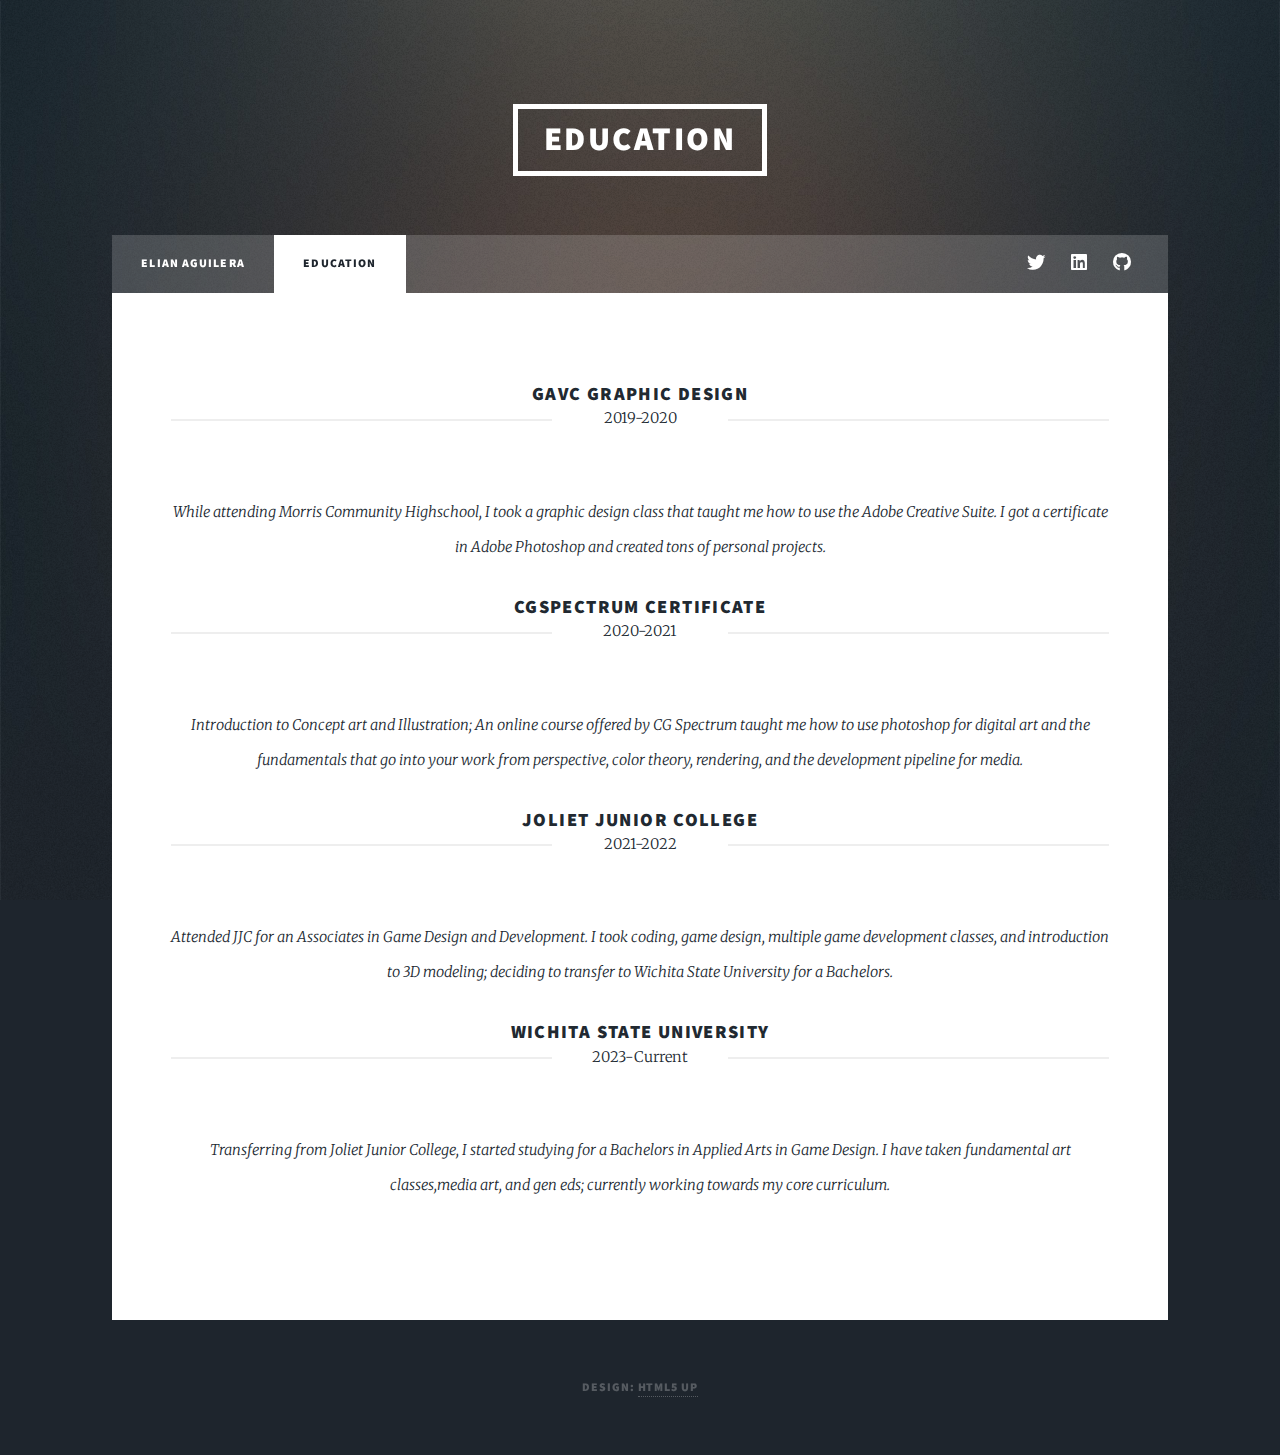
==== commit 1f681a8c: "Update generic.html" ====
--- a/generic.html
+++ b/generic.html
@@ -29,9 +29,9 @@
 							<li class="active"><a href="generic.html">Education</a></li>
 						</ul>
 						<ul class="icons">
-							<li><a href="https://twitter.com/prek224koopas" class="icon brands alt fa-twitter"><span class="label">Twitter</span></a></li>
-							<li><a href="https://www.linkedin.com/in/elian-aguilera-8b136120b/" class="icon brands alt fa-linkedin"><span class="label">linkedin</span></a></li>
-							<li><a href="https://github.com/ElianAguilera" class="icon brands alt fa-github"><span class="label">GitHub</span></a></li>
+							<li><a href="https://twitter.com/prek224koopas" class="icon brands alt fa-twitter" target="_blank" rel="noopener noreferrer"><span class="label">Twitter</span></a></li>
+							<li><a href="https://www.linkedin.com/in/elian-aguilera-8b136120b/" class="icon brands alt fa-linkedin" target="_blank" rel="noopener noreferrer"><span class="label">linkedin</span></a></li>
+							<li><a href="https://github.com/ElianAguilera" class="icon brands alt fa-github" target="_blank" rel="noopener noreferrer"><span class="label">GitHub</span></a></li>
 						</ul>
 					</nav>
 
@@ -66,7 +66,7 @@
 
 				<!-- Copyright -->
 					<div id="copyright">
-						<ul><li>&copy; Untitled</li><li>Design: <a href="https://html5up.net">HTML5 UP</a></li></ul>
+						<ul><li>Design: <a href="https://html5up.net">HTML5 UP</a></li></ul>
 					</div>
 
 			</div>
@@ -81,4 +81,4 @@
 			<script src="assets/js/main.js"></script>
 
 	</body>
-</html>+</html>
